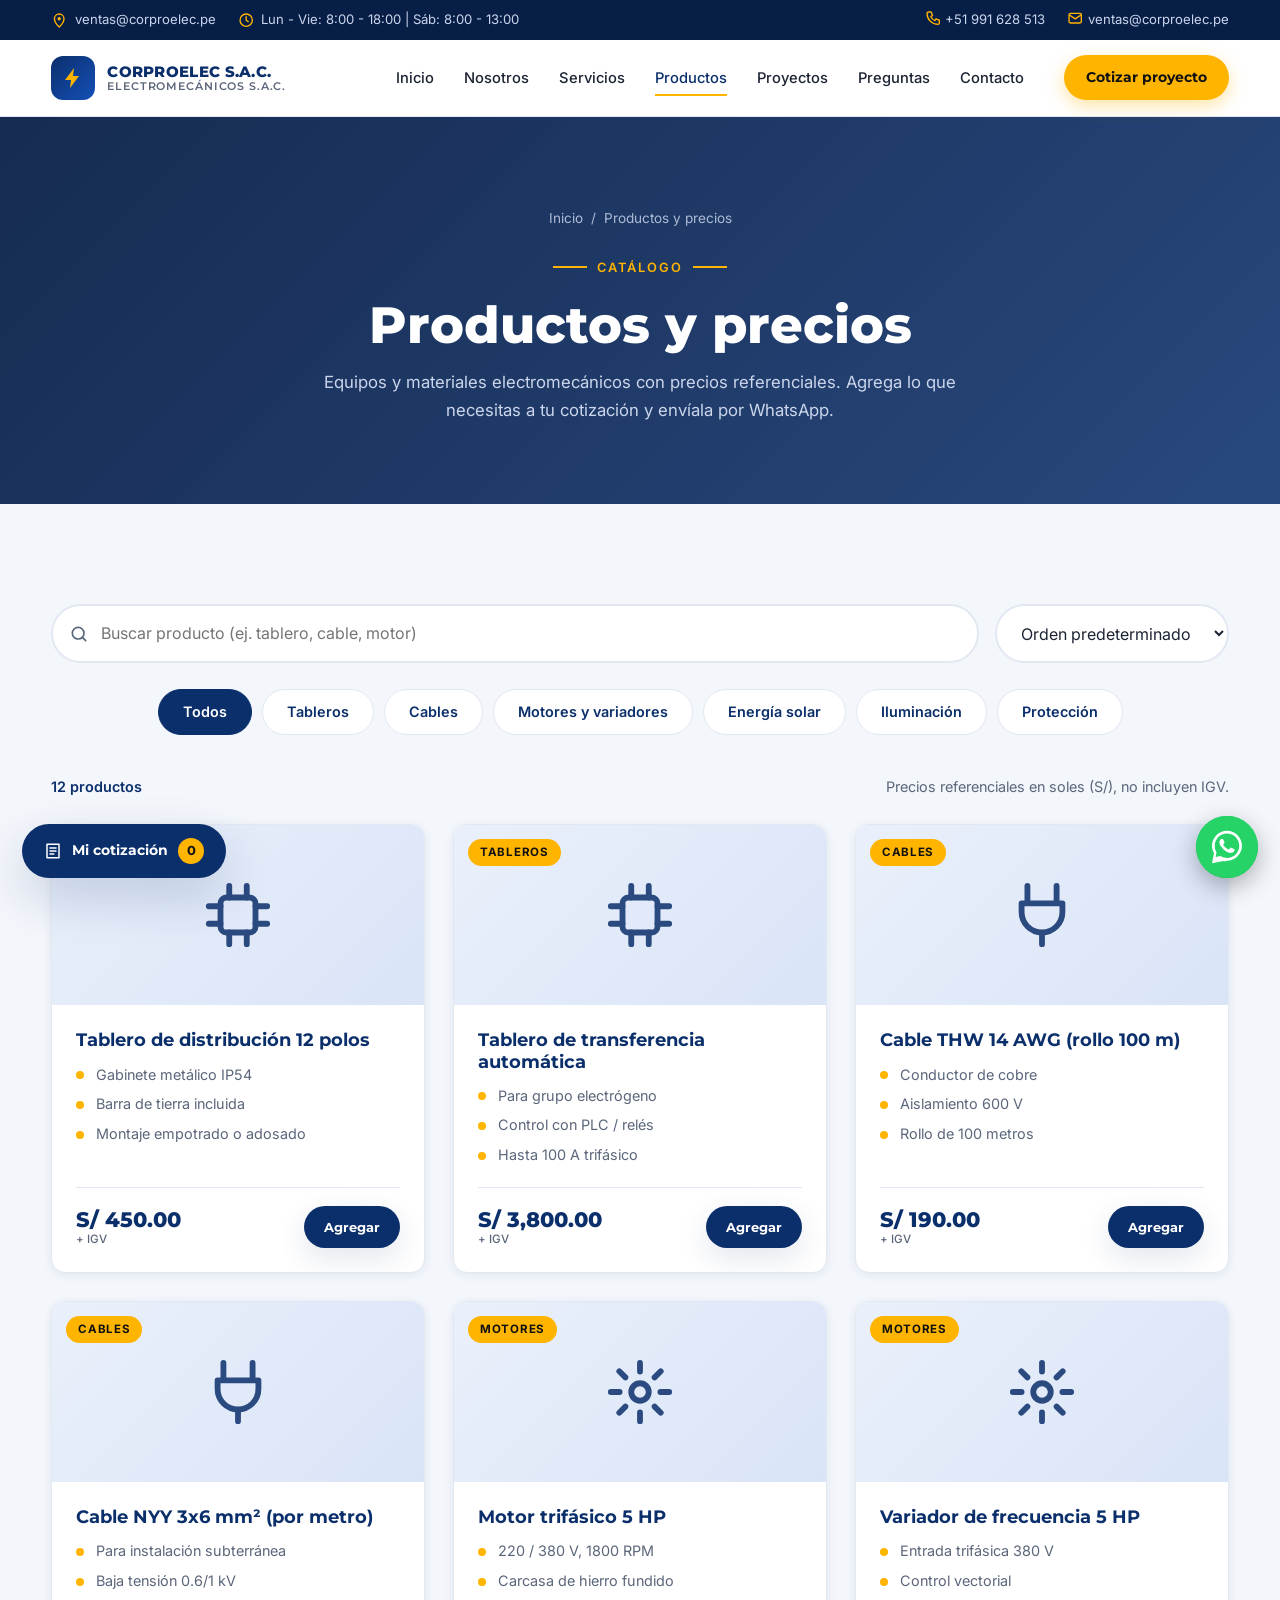
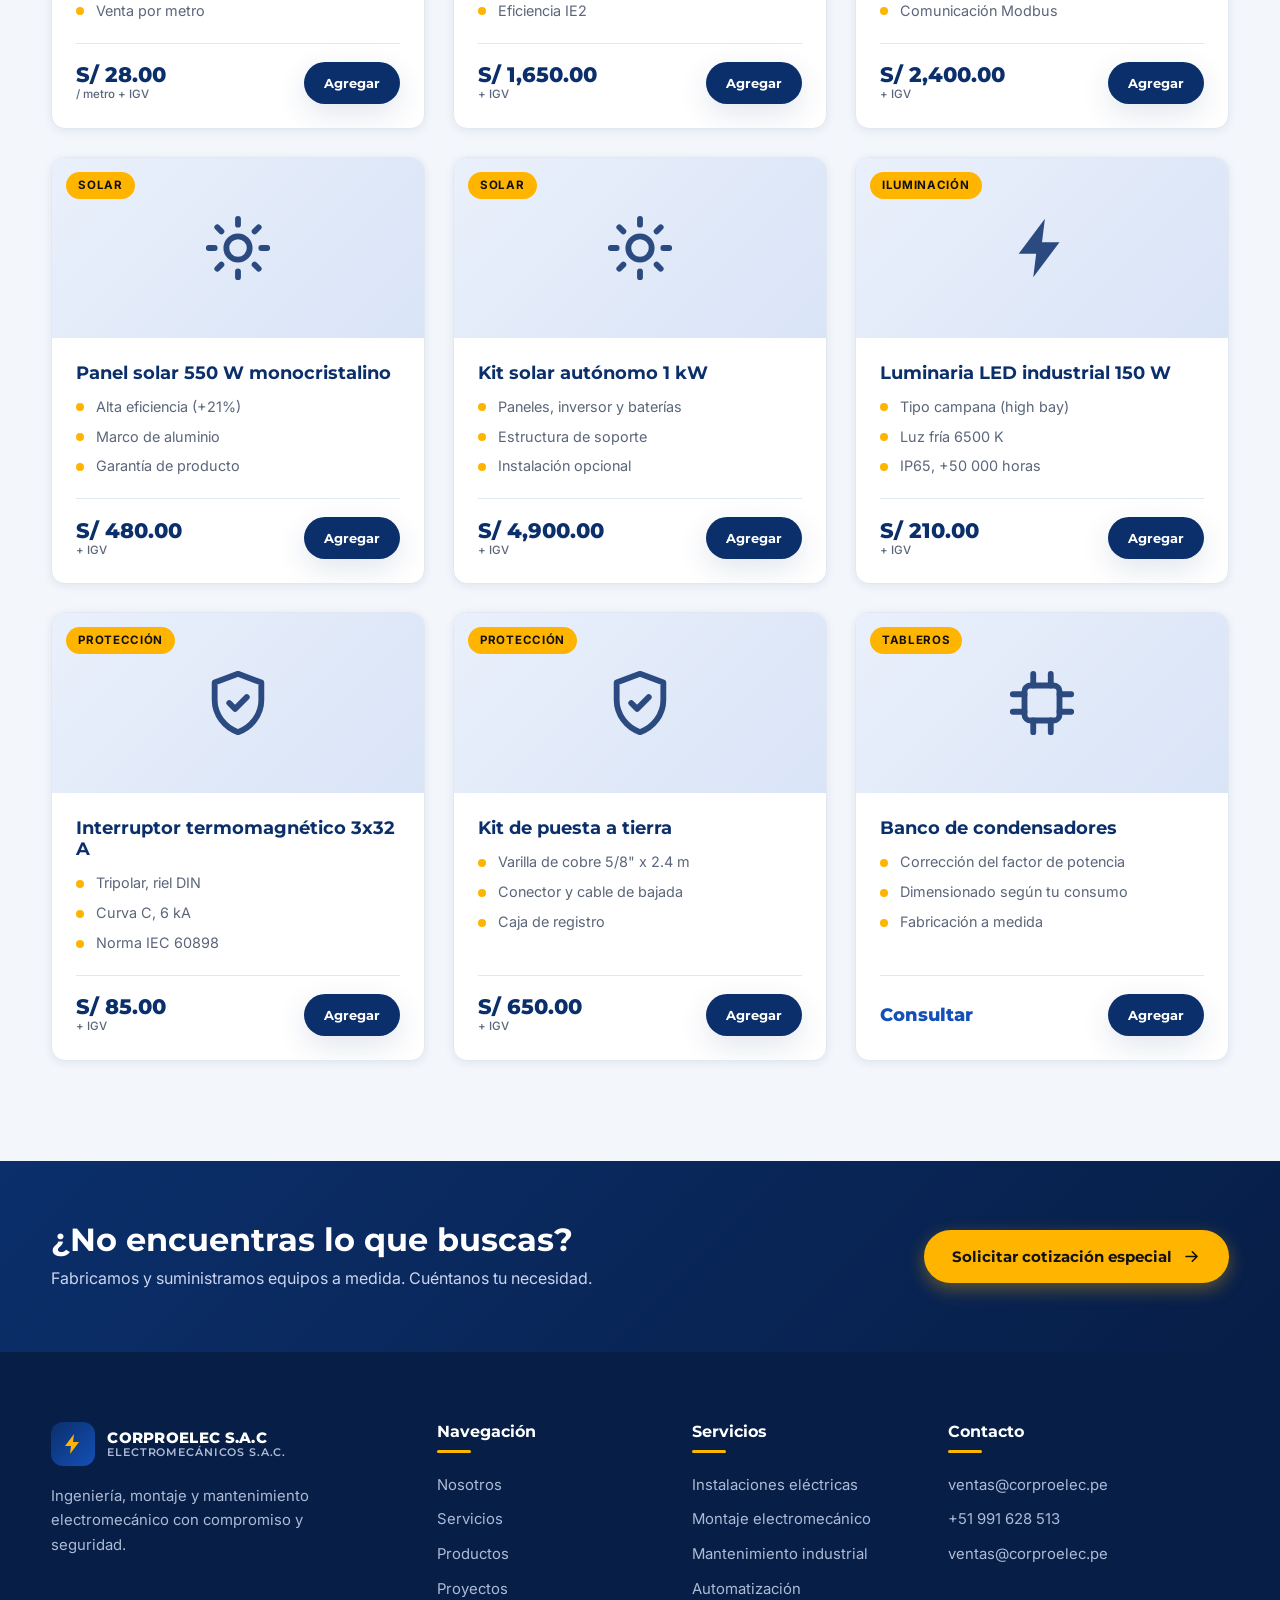
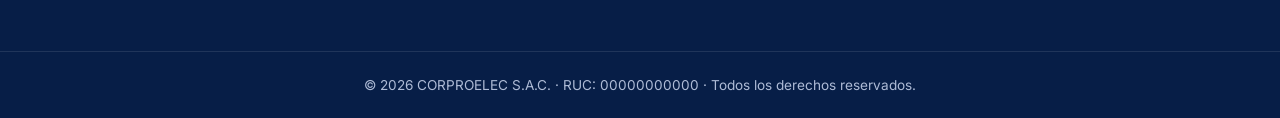
==== productos.html @ bdb0ffda "Add files via upload" ====
<!DOCTYPE html>
<html lang="es-PE">
<head>
  <meta charset="UTF-8">
  <meta name="viewport" content="width=device-width, initial-scale=1.0">
  <title>Productos y Precios | CORPROELEC S.A.C</title>
  <meta name="description" content="Catálogo de productos electromecánicos con precios referenciales: tableros, cables, motores, energía solar, iluminación y protección.">
  <meta name="theme-color" content="#0b2f6b">
  <link rel="preconnect" href="https://fonts.googleapis.com">
  <link rel="preconnect" href="https://fonts.gstatic.com" crossorigin>
  <link href="https://fonts.googleapis.com/css2?family=Montserrat:wght@600;700;800&family=Inter:wght@400;500;600&display=swap" rel="stylesheet">
  <link rel="stylesheet" href="style.css">
  <link rel="stylesheet" href="paginas.css">
</head>

<body>
  <a class="skip-link" href="#main">Saltar al contenido</a>

  <!-- ICONOS -->
  <svg xmlns="http://www.w3.org/2000/svg" style="display:none" aria-hidden="true">
    <symbol id="i-bolt" viewBox="0 0 24 24"><path d="M13 2 4 14h6l-1 8 9-12h-6l1-8z" fill="currentColor"/></symbol>
    <symbol id="i-cable" viewBox="0 0 24 24"><path d="M7 2v6M17 2v6M5 8h14v3a7 7 0 0 1-14 0V8zM12 18v4" fill="none" stroke="currentColor" stroke-width="2" stroke-linecap="round" stroke-linejoin="round"/></symbol>
    <symbol id="i-gear" viewBox="0 0 24 24"><circle cx="12" cy="12" r="3" fill="none" stroke="currentColor" stroke-width="2"/><path d="M12 2v3M12 19v3M2 12h3M19 12h3M4.9 4.9 7 7M17 17l2.1 2.1M4.9 19.1 7 17M17 7l2.1-2.1" stroke="currentColor" stroke-width="2" stroke-linecap="round"/></symbol>
    <symbol id="i-chip" viewBox="0 0 24 24"><rect x="6" y="6" width="12" height="12" rx="2" fill="none" stroke="currentColor" stroke-width="2"/><path d="M9 2v4M15 2v4M9 18v4M15 18v4M2 9h4M2 15h4M18 9h4M18 15h4" stroke="currentColor" stroke-width="2" stroke-linecap="round"/></symbol>
    <symbol id="i-plan" viewBox="0 0 24 24"><path d="M4 3h16v18H4zM8 8h8M8 12h8M8 16h5" fill="none" stroke="currentColor" stroke-width="2" stroke-linecap="round" stroke-linejoin="round"/></symbol>
    <symbol id="i-sun" viewBox="0 0 24 24"><circle cx="12" cy="12" r="4" fill="none" stroke="currentColor" stroke-width="2"/><path d="M12 2v2M12 20v2M2 12h2M20 12h2M4.9 4.9l1.4 1.4M17.7 17.7l1.4 1.4M4.9 19.1l1.4-1.4M17.7 6.3l1.4-1.4" stroke="currentColor" stroke-width="2" stroke-linecap="round"/></symbol>
    <symbol id="i-shield" viewBox="0 0 24 24"><path d="M12 2 4 5v6c0 5 3.4 9.4 8 11 4.6-1.6 8-6 8-11V5l-8-3zM9 12l2 2 4-4" fill="none" stroke="currentColor" stroke-width="2" stroke-linecap="round" stroke-linejoin="round"/></symbol>
    <symbol id="i-clock" viewBox="0 0 24 24"><circle cx="12" cy="12" r="9" fill="none" stroke="currentColor" stroke-width="2"/><path d="M12 7v5l3 2" fill="none" stroke="currentColor" stroke-width="2" stroke-linecap="round"/></symbol>
    <symbol id="i-pin" viewBox="0 0 24 24"><path d="M12 22s7-6.5 7-12a7 7 0 0 0-14 0c0 5.5 7 12 7 12z" fill="none" stroke="currentColor" stroke-width="2"/><circle cx="12" cy="10" r="2.5" fill="currentColor"/></symbol>
    <symbol id="i-phone" viewBox="0 0 24 24"><path d="M5 3h4l2 5-2.5 1.5a11 11 0 0 0 6 6L16 13l5 2v4a2 2 0 0 1-2 2A16 16 0 0 1 3 5a2 2 0 0 1 2-2z" fill="none" stroke="currentColor" stroke-width="2" stroke-linejoin="round"/></symbol>
    <symbol id="i-mail" viewBox="0 0 24 24"><rect x="3" y="5" width="18" height="14" rx="2" fill="none" stroke="currentColor" stroke-width="2"/><path d="m3 7 9 6 9-6" fill="none" stroke="currentColor" stroke-width="2"/></symbol>
    <symbol id="i-check" viewBox="0 0 24 24"><path d="m5 12 5 5 9-10" fill="none" stroke="currentColor" stroke-width="2.5" stroke-linecap="round" stroke-linejoin="round"/></symbol>
    <symbol id="i-arrow" viewBox="0 0 24 24"><path d="M5 12h14m-6-6 6 6-6 6" fill="none" stroke="currentColor" stroke-width="2" stroke-linecap="round" stroke-linejoin="round"/></symbol>
    <symbol id="i-search" viewBox="0 0 24 24"><circle cx="11" cy="11" r="7" fill="none" stroke="currentColor" stroke-width="2"/><path d="m20 20-4-4" stroke="currentColor" stroke-width="2" stroke-linecap="round"/></symbol>
    <symbol id="i-whatsapp" viewBox="0 0 32 32"><path fill="currentColor" d="M16 3C9.4 3 4 8.4 4 15c0 2.1.55 4.2 1.6 6L4 29l8.2-1.6A12 12 0 0 0 16 27c6.6 0 12-5.4 12-12S22.600 3 16 3zm0 21.800a9.800 9.800 0 0 1-5-1.370l-.36-.21-3.770.72.740-3.670-.24-.38A9.780 9.780 0 0 1 6.200 15c0-5.420 4.400-9.800 9.800-9.800s9.800 4.380 9.800 9.800-4.400 9.800-9.800 9.800zm5.380-7.330c-.3-.15-1.750-.86-2.020-.96-.27-.1-.47-.15-.67.15-.2.3-.77.96-.94 1.160-.17.2-.35.22-.64.07-.3-.15-1.250-.46-2.380-1.470-.88-.78-1.470-1.750-1.640-2.040-.17-.3-.02-.46.13-.6.13-.13.3-.35.45-.52.15-.17.2-.3.3-.5.1-.2.05-.37-.03-.52-.07-.15-.67-1.620-.92-2.220-.24-.58-.49-.5-.67-.51h-.57c-.2 0-.52.07-.8.37-.27.3-1.040 1.020-1.040 2.480s1.070 2.880 1.220 3.080c.15.2 2.100 3.200 5.080 4.490.71.3 1.260.49 1.700.63.71.23 1.360.2 1.870.12.57-.08 1.750-.72 2-1.410.25-.7.25-1.290.17-1.410-.07-.12-.27-.2-.57-.35z"/></symbol>
  </svg>

  <!-- BARRA SUPERIOR -->
  <div class="topbar">
    <div class="container topbar__inner">
      <ul class="topbar__list">
        <li><svg class="icon"><use href="#i-pin"/></svg>ventas@corproelec.pe</li>
        <li><svg class="icon"><use href="#i-clock"/></svg> Lun - Vie: 8:00 - 18:00 | Sáb: 8:00 - 13:00</li>
      </ul>
      <ul class="topbar__list">
        <li><a href="tel:+51 991 628 513"><svg class="icon"><use href="#i-phone"/></svg> +51 991 628 513</a></li>
        <li><a href="mailto:ventas@corproelec.pe"><svg class="icon"><use href="#i-mail"/></svg> ventas@corproelec.pe</a></li>
      </ul>
    </div>
  </div>

  <!-- ENCABEZADO -->
  <header class="header" id="header">
    <div class="container header__inner">
      <a href="index.html" class="brand" aria-label="Ir al inicio">
        <span class="brand__mark"><svg class="icon"><use href="#i-bolt"/></svg></span>
        <span class="brand__name">CORPROELEC S.A.C.<small>Electromecánicos S.A.C.</small></span>
      </a>

      <button class="nav-toggle" id="navToggle" aria-label="Abrir menú" aria-expanded="false" aria-controls="nav">
        <span></span><span></span><span></span>
      </button>

      <nav class="nav" id="nav" aria-label="Navegación principal">
        <ul class="nav__list">
          <li><a href="index.html" class="nav__link">Inicio</a></li>
          <li><a href="index.html#nosotros" class="nav__link">Nosotros</a></li>
          <li><a href="index.html#servicios" class="nav__link">Servicios</a></li>
          <li><a href="productos.html" class="nav__link is-active" aria-current="page">Productos</a></li>
          <li><a href="proyectos.html" class="nav__link">Proyectos</a></li>
          <li><a href="index.html#faq" class="nav__link">Preguntas</a></li>
          <li><a href="index.html#contacto" class="nav__link">Contacto</a></li>
        </ul>
        <a href="index.html#contacto" class="btn btn--accent nav__cta">Cotizar proyecto</a>
      </nav>
    </div>
  </header>

  <main id="main">

    <!-- BANNER DE LA PÁGINA (el id="inicio" es necesario para que funcione el JS) -->
    <section class="page-hero" id="inicio">
      <div class="container">
        <nav class="breadcrumb" aria-label="Ruta de navegación">
          <a href="index.html">Inicio</a> <span>/</span> <span>Productos y precios</span>
        </nav>
        <p class="eyebrow">Catálogo</p>
        <h1>Productos y precios</h1>
        <p>Equipos y materiales electromecánicos con precios referenciales. Agrega lo que necesitas a tu cotización y envíala por WhatsApp.</p>
      </div>
    </section>

    <!-- CATÁLOGO -->
    <section class="section section--alt">
      <div class="container">

        <div class="toolbar">
          <div class="search">
            <svg class="icon"><use href="#i-search"/></svg>
            <input type="search" id="searchInput" placeholder="Buscar producto (ej. tablero, cable, motor)" aria-label="Buscar producto">
          </div>
          <select class="select" id="sortSelect" aria-label="Ordenar productos">
            <option value="default">Orden predeterminado</option>
            <option value="price-asc">Precio: menor a mayor</option>
            <option value="price-desc">Precio: mayor a menor</option>
            <option value="name">Nombre (A - Z)</option>
          </select>
        </div>

        <div class="filters" role="group" aria-label="Filtrar por categoría">
          <button class="filter is-active" data-filter="all" type="button">Todos</button>
          <button class="filter" data-filter="tableros" type="button">Tableros</button>
          <button class="filter" data-filter="cables" type="button">Cables</button>
          <button class="filter" data-filter="motores" type="button">Motores y variadores</button>
          <button class="filter" data-filter="solar" type="button">Energía solar</button>
          <button class="filter" data-filter="iluminacion" type="button">Iluminación</button>
          <button class="filter" data-filter="proteccion" type="button">Protección</button>
        </div>

        <p class="catalog-meta"><span id="resultCount">12 productos</span><span>Precios referenciales en soles (S/), no incluyen IGV.</span></p>

        <!--
          CÓMO AGREGAR UN PRODUCTO: copia un bloque <article class="product"...> completo y cambia:
          data-id (único), data-category, data-name, data-price (número; 0 = "Consultar"),
          data-keywords (palabras para el buscador), el texto, las características y el precio visible.
        -->
        <div class="grid grid--3" id="productGrid">

          <article class="product reveal" data-id="P01" data-category="tableros" data-name="Tablero de distribución 12 polos" data-price="450" data-keywords="gabinete metálico distribución eléctrico">
            <div class="product__thumb"><span class="tag product__badge">Tableros</span><svg class="icon"><use href="#i-chip"/></svg></div>
            <div class="product__body">
              <h3 class="product__name">Tablero de distribución 12 polos</h3>
              <ul class="product__specs"><li>Gabinete metálico IP54</li><li>Barra de tierra incluida</li><li>Montaje empotrado o adosado</li></ul>
              <div class="product__foot"><p class="product__price">S/ 450.00 <small>+ IGV</small></p><button class="btn btn--primary btn--sm js-add" type="button">Agregar</button></div>
            </div>
          </article>

          <article class="product reveal" data-id="P02" data-category="tableros" data-name="Tablero de transferencia automática" data-price="3800" data-keywords="ats grupo electrógeno generador transferencia">
            <div class="product__thumb"><span class="tag product__badge">Tableros</span><svg class="icon"><use href="#i-chip"/></svg></div>
            <div class="product__body">
              <h3 class="product__name">Tablero de transferencia automática</h3>
              <ul class="product__specs"><li>Para grupo electrógeno</li><li>Control con PLC / relés</li><li>Hasta 100 A trifásico</li></ul>
              <div class="product__foot"><p class="product__price">S/ 3,800.00 <small>+ IGV</small></p><button class="btn btn--primary btn--sm js-add" type="button">Agregar</button></div>
            </div>
          </article>

          <article class="product reveal" data-id="P03" data-category="cables" data-name="Cable THW 14 AWG (rollo 100 m)" data-price="190" data-keywords="conductor alambre thw cobre rollo">
            <div class="product__thumb"><span class="tag product__badge">Cables</span><svg class="icon"><use href="#i-cable"/></svg></div>
            <div class="product__body">
              <h3 class="product__name">Cable THW 14 AWG (rollo 100 m)</h3>
              <ul class="product__specs"><li>Conductor de cobre</li><li>Aislamiento 600 V</li><li>Rollo de 100 metros</li></ul>
              <div class="product__foot"><p class="product__price">S/ 190.00 <small>+ IGV</small></p><button class="btn btn--primary btn--sm js-add" type="button">Agregar</button></div>
            </div>
          </article>

          <article class="product reveal" data-id="P04" data-category="cables" data-name="Cable NYY 3x6 mm² (por metro)" data-price="28" data-keywords="conductor nyy subterráneo fuerza">
            <div class="product__thumb"><span class="tag product__badge">Cables</span><svg class="icon"><use href="#i-cable"/></svg></div>
            <div class="product__body">
              <h3 class="product__name">Cable NYY 3x6 mm² (por metro)</h3>
              <ul class="product__specs"><li>Para instalación subterránea</li><li>Baja tensión 0.6/1 kV</li><li>Venta por metro</li></ul>
              <div class="product__foot"><p class="product__price">S/ 28.00 <small>/ metro + IGV</small></p><button class="btn btn--primary btn--sm js-add" type="button">Agregar</button></div>
            </div>
          </article>

          <article class="product reveal" data-id="P05" data-category="motores" data-name="Motor trifásico 5 HP" data-price="1650" data-keywords="motor eléctrico trifásico hp industrial">
            <div class="product__thumb"><span class="tag product__badge">Motores</span><svg class="icon"><use href="#i-gear"/></svg></div>
            <div class="product__body">
              <h3 class="product__name">Motor trifásico 5 HP</h3>
              <ul class="product__specs"><li>220 / 380 V, 1800 RPM</li><li>Carcasa de hierro fundido</li><li>Eficiencia IE2</li></ul>
              <div class="product__foot"><p class="product__price">S/ 1,650.00 <small>+ IGV</small></p><button class="btn btn--primary btn--sm js-add" type="button">Agregar</button></div>
            </div>
          </article>

          <article class="product reveal" data-id="P06" data-category="motores" data-name="Variador de frecuencia 5 HP" data-price="2400" data-keywords="vfd variador inversor drive arrancador">
            <div class="product__thumb"><span class="tag product__badge">Motores</span><svg class="icon"><use href="#i-gear"/></svg></div>
            <div class="product__body">
              <h3 class="product__name">Variador de frecuencia 5 HP</h3>
              <ul class="product__specs"><li>Entrada trifásica 380 V</li><li>Control vectorial</li><li>Comunicación Modbus</li></ul>
              <div class="product__foot"><p class="product__price">S/ 2,400.00 <small>+ IGV</small></p><button class="btn btn--primary btn--sm js-add" type="button">Agregar</button></div>
            </div>
          </article>

          <article class="product reveal" data-id="P07" data-category="solar" data-name="Panel solar 550 W monocristalino" data-price="480" data-keywords="fotovoltaico panel módulo solar paneles">
            <div class="product__thumb"><span class="tag product__badge">Solar</span><svg class="icon"><use href="#i-sun"/></svg></div>
            <div class="product__body">
              <h3 class="product__name">Panel solar 550 W monocristalino</h3>
              <ul class="product__specs"><li>Alta eficiencia (+21%)</li><li>Marco de aluminio</li><li>Garantía de producto</li></ul>
              <div class="product__foot"><p class="product__price">S/ 480.00 <small>+ IGV</small></p><button class="btn btn--primary btn--sm js-add" type="button">Agregar</button></div>
            </div>
          </article>

          <article class="product reveal" data-id="P08" data-category="solar" data-name="Kit solar autónomo 1 kW" data-price="4900" data-keywords="kit solar autónomo inversor batería paneles">
            <div class="product__thumb"><span class="tag product__badge">Solar</span><svg class="icon"><use href="#i-sun"/></svg></div>
            <div class="product__body">
              <h3 class="product__name">Kit solar autónomo 1 kW</h3>
              <ul class="product__specs"><li>Paneles, inversor y baterías</li><li>Estructura de soporte</li><li>Instalación opcional</li></ul>
              <div class="product__foot"><p class="product__price">S/ 4,900.00 <small>+ IGV</small></p><button class="btn btn--primary btn--sm js-add" type="button">Agregar</button></div>
            </div>
          </article>

          <article class="product reveal" data-id="P09" data-category="iluminacion" data-name="Luminaria LED industrial 150 W" data-price="210" data-keywords="led campana alumbrado industrial luz">
            <div class="product__thumb"><span class="tag product__badge">Iluminación</span><svg class="icon"><use href="#i-bolt"/></svg></div>
            <div class="product__body">
              <h3 class="product__name">Luminaria LED industrial 150 W</h3>
              <ul class="product__specs"><li>Tipo campana (high bay)</li><li>Luz fría 6500 K</li><li>IP65, +50 000 horas</li></ul>
              <div class="product__foot"><p class="product__price">S/ 210.00 <small>+ IGV</small></p><button class="btn btn--primary btn--sm js-add" type="button">Agregar</button></div>
            </div>
          </article>

          <article class="product reveal" data-id="P10" data-category="proteccion" data-name="Interruptor termomagnético 3x32 A" data-price="85" data-keywords="breaker llave térmica interruptor protección">
            <div class="product__thumb"><span class="tag product__badge">Protección</span><svg class="icon"><use href="#i-shield"/></svg></div>
            <div class="product__body">
              <h3 class="product__name">Interruptor termomagnético 3x32 A</h3>
              <ul class="product__specs"><li>Tripolar, riel DIN</li><li>Curva C, 6 kA</li><li>Norma IEC 60898</li></ul>
              <div class="product__foot"><p class="product__price">S/ 85.00 <small>+ IGV</small></p><button class="btn btn--primary btn--sm js-add" type="button">Agregar</button></div>
            </div>
          </article>

          <article class="product reveal" data-id="P11" data-category="proteccion" data-name="Kit de puesta a tierra" data-price="650" data-keywords="pozo a tierra varilla cobre aterramiento">
            <div class="product__thumb"><span class="tag product__badge">Protección</span><svg class="icon"><use href="#i-shield"/></svg></div>
            <div class="product__body">
              <h3 class="product__name">Kit de puesta a tierra</h3>
              <ul class="product__specs"><li>Varilla de cobre 5/8" x 2.4 m</li><li>Conector y cable de bajada</li><li>Caja de registro</li></ul>
              <div class="product__foot"><p class="product__price">S/ 650.00 <small>+ IGV</small></p><button class="btn btn--primary btn--sm js-add" type="button">Agregar</button></div>
            </div>
          </article>

          <article class="product reveal" data-id="P12" data-category="tableros" data-name="Banco de condensadores" data-price="0" data-keywords="factor de potencia compensación reactiva capacitores">
            <div class="product__thumb"><span class="tag product__badge">Tableros</span><svg class="icon"><use href="#i-chip"/></svg></div>
            <div class="product__body">
              <h3 class="product__name">Banco de condensadores</h3>
              <ul class="product__specs"><li>Corrección del factor de potencia</li><li>Dimensionado según tu consumo</li><li>Fabricación a medida</li></ul>
              <div class="product__foot"><p class="product__price product__price--ask">Consultar</p><button class="btn btn--primary btn--sm js-add" type="button">Agregar</button></div>
            </div>
          </article>
        </div>

        <div class="no-results" id="noResults" hidden>
          <p><strong>No encontramos productos con esa búsqueda.</strong></p>
          <p>Prueba con otra palabra o <a href="index.html#contacto">escríbenos</a> y lo conseguimos por ti.</p>
        </div>
      </div>
    </section>

    <!-- LLAMADO A LA ACCIÓN -->
    <section class="cta-band">
      <div class="container cta-band__inner">
        <div>
          <h2>¿No encuentras lo que buscas?</h2>
          <p>Fabricamos y suministramos equipos a medida. Cuéntanos tu necesidad.</p>
        </div>
        <a href="index.html#contacto" class="btn btn--accent">Solicitar cotización especial <svg class="icon"><use href="#i-arrow"/></svg></a>
      </div>
    </section>
  </main>

  <!-- PIE DE PÁGINA -->
  <footer class="footer">
    <div class="container footer__grid">
      <div class="footer__col">
        <a href="index.html" class="brand brand--light">
          <span class="brand__mark"><svg class="icon"><use href="#i-bolt"/></svg></span>
          <span class="brand__name">CORPROELEC S.A.C<small>Electromecánicos S.A.C.</small></span>
        </a>
        <p>Ingeniería, montaje y mantenimiento electromecánico con compromiso y seguridad.</p>
      </div>
      <nav class="footer__col" aria-label="Enlaces del pie">
        <h3>Navegación</h3>
        <ul>
          <li><a href="index.html#nosotros">Nosotros</a></li>
          <li><a href="index.html#servicios">Servicios</a></li>
          <li><a href="productos.html">Productos</a></li>
          <li><a href="proyectos.html">Proyectos</a></li>
        </ul>
      </nav>
      <div class="footer__col">
        <h3>Servicios</h3>
        <ul>
          <li>Instalaciones eléctricas</li>
          <li>Montaje electromecánico</li>
          <li>Mantenimiento industrial</li>
          <li>Automatización</li>
        </ul>
      </div>
      <div class="footer__col">
        <h3>Contacto</h3>
        <ul>
          <li>ventas@corproelec.pe</li>
          <li><a href="tel:+51 991 628 513">+51 991 628 513</a></li>
          <li><a href="mailto:ventas@corproelec.pe">ventas@corproelec.pe</a></li>
        </ul>
      </div>
    </div>
    <div class="footer__bottom">
      <div class="container">
        <p>© <span id="year">2026</span> CORPROELEC S.A.C. · RUC: 00000000000 · Todos los derechos reservados.</p>
      </div>
    </div>
  </footer>

  <!-- MI COTIZACIÓN (botón + panel lateral) -->
  <button class="quote-fab" id="quoteOpen" type="button" aria-label="Abrir mi cotización">
    <svg class="icon"><use href="#i-plan"/></svg>
    <span>Mi cotización</span>
    <span class="quote-fab__count" id="quoteCount">0</span>
  </button>

  <div class="quote-overlay" id="quoteOverlay"></div>
  <aside class="quote-panel" id="quotePanel" aria-label="Mi cotización" aria-hidden="true">
    <header class="quote-panel__head">
      <h2>Mi cotización</h2>
      <button class="quote-panel__close" id="quoteClose" type="button" aria-label="Cerrar">&times;</button>
    </header>
    <div class="quote-panel__body">
      <ul class="quote-list" id="quoteList"></ul>
      <p class="quote-empty" id="quoteEmpty">Aún no agregaste productos. Usa el botón "Agregar" en el catálogo.</p>
    </div>
    <footer class="quote-panel__foot">
      <div class="quote-total"><span>Total referencial (sin IGV)</span><strong id="quoteTotal">S/ 0.00</strong></div>
      <button class="btn btn--accent btn--block" id="quoteSend" type="button"><svg class="icon"><use href="#i-whatsapp"/></svg> Enviar cotización por WhatsApp</button>
      <button class="quote-clear" id="quoteClear" type="button">Vaciar cotización</button>
    </footer>
  </aside>
  <div class="toast" id="toast" role="status" aria-live="polite"></div>

  <!-- WHATSAPP: GLOBO + BOTÓN FLOTANTE -->
  <div class="wa" id="wa">
    <div class="wa__bubble" id="waBubble" role="dialog" aria-label="Chat de WhatsApp">
      <button class="wa__close" id="waClose" aria-label="Cerrar mensaje">&times;</button>
      <p class="wa__title">CORPROELEC S.A.C</p>
      <p class="wa__text">Hola, ¿en qué podemos ayudarte? Escríbenos y te atenderemos por WhatsApp.</p>
      <a class="wa__cta" id="waCta" href="#" target="_blank" rel="noopener">Iniciar chat</a>
    </div>
    <a class="wa__btn" id="waBtn" href="#" target="_blank" rel="noopener" aria-label="Chatear por WhatsApp">
      <svg class="icon"><use href="#i-whatsapp"/></svg>
    </a>
  </div>

  <script src="script.js" defer></script>
  <script src="paginas.js" defer></script>
</body>
</html>
---- style.css ----
/* =====================================================
   Corporación de Proyectos Electromecánicos S.A.C.
   css/style.css
   ===================================================== */

/* ---------- 1. Variables y reset ---------- */
:root {
  --blue-900: #071e47;
  --blue-800: #0b2f6b;
  --blue-600: #1450b8;
  --accent: #ffb400;
  --accent-dark: #e09e00;
  --ink: #1c2433;
  --muted: #5b667a;
  --bg-alt: #f3f6fb;
  --line: #e2e8f2;
  --white: #ffffff;
  --wa: #25d366;

  --font-title: 'Montserrat', system-ui, sans-serif;
  --font-body: 'Inter', system-ui, sans-serif;

  --radius: 14px;
  --shadow-sm: 0 2px 10px rgba(11, 47, 107, .08);
  --shadow-md: 0 10px 30px rgba(11, 47, 107, .12);
  --shadow-lg: 0 20px 50px rgba(11, 47, 107, .18);
  --ease: cubic-bezier(.4, 0, .2, 1);
  --header-h: 76px;
}

*, *::before, *::after { box-sizing: border-box; margin: 0; padding: 0; }
html { scroll-behavior: smooth; scroll-padding-top: var(--header-h); }
body {
  font-family: var(--font-body);
  color: var(--ink);
  line-height: 1.65;
  background: var(--white);
  -webkit-font-smoothing: antialiased;
}
img { max-width: 100%; height: auto; display: block; }
a { color: inherit; text-decoration: none; }
ul, ol { list-style: none; }
button { font: inherit; cursor: pointer; border: 0; background: none; color: inherit; }
h1, h2, h3 { font-family: var(--font-title); line-height: 1.2; }

:focus-visible { outline: 3px solid var(--accent); outline-offset: 3px; }

.container { width: min(1180px, 92%); margin-inline: auto; }
.container--narrow { width: min(820px, 92%); }

.icon { width: 1.25em; height: 1.25em; flex-shrink: 0; vertical-align: -.2em; }
.icon--flip { transform: scaleX(-1); }

.skip-link {
  position: absolute; left: -999px; top: 8px; z-index: 1000;
  background: var(--accent); color: #000; padding: 10px 16px; border-radius: 8px; font-weight: 600;
}
.skip-link:focus { left: 8px; }

/* ---------- 2. Botones ---------- */
.btn {
  display: inline-flex; align-items: center; justify-content: center; gap: 10px;
  padding: 14px 28px; border-radius: 50px;
  font-family: var(--font-title); font-weight: 700; font-size: .95rem;
  transition: transform .25s var(--ease), box-shadow .25s var(--ease), background .25s var(--ease), color .25s;
}
.btn:hover { transform: translateY(-3px); }
.btn--accent { background: var(--accent); color: #111; box-shadow: 0 6px 18px rgba(255, 180, 0, .35); }
.btn--accent:hover { background: var(--accent-dark); box-shadow: 0 10px 24px rgba(255, 180, 0, .45); }
.btn--primary { background: var(--blue-800); color: #fff; box-shadow: var(--shadow-md); }
.btn--primary:hover { background: var(--blue-600); }
.btn--outline { border: 2px solid rgba(255, 255, 255, .8); color: #fff; }
.btn--outline:hover { background: #fff; color: var(--blue-800); }
.btn--block { width: 100%; }

/* ---------- 3. Barra superior ---------- */
.topbar { background: var(--blue-900); color: #cbd6ec; font-size: .82rem; }
.topbar__inner { display: flex; justify-content: space-between; flex-wrap: wrap; gap: 8px 24px; padding-block: 9px; }
.topbar__list { display: flex; flex-wrap: wrap; gap: 6px 22px; }
.topbar__list li { display: flex; align-items: center; gap: 7px; }
.topbar a:hover { color: var(--accent); }
.topbar .icon { color: var(--accent); }

/* ---------- 4. Encabezado y navegación ---------- */
.header {
  position: sticky; top: 0; z-index: 100;
  background: rgba(255, 255, 255, .96);
  backdrop-filter: blur(10px);
  border-bottom: 1px solid var(--line);
  transition: box-shadow .3s var(--ease);
}
.header.is-scrolled { box-shadow: var(--shadow-md); }
.header__inner { display: flex; align-items: center; justify-content: space-between; height: var(--header-h); gap: 20px; }

.brand { display: flex; align-items: center; gap: 12px; }
.brand__mark {
  width: 44px; height: 44px; border-radius: 12px;
  display: grid; place-items: center;
  background: linear-gradient(135deg, var(--blue-800), var(--blue-600));
  color: var(--accent); font-size: 1.2rem;
}
.brand__name {
  display: flex; flex-direction: column;
  font-family: var(--font-title); font-weight: 800; font-size: .95rem; line-height: 1.15;
  color: var(--blue-800); text-transform: uppercase; letter-spacing: .02em;
}
.brand__name small { font-weight: 600; font-size: .68rem; letter-spacing: .08em; color: var(--muted); }
.brand--light .brand__name { color: #fff; }
.brand--light .brand__name small { color: #aebbd6; }

.nav { display: flex; align-items: center; gap: 28px; }
.nav__list { display: flex; gap: 6px; }
.nav__link {
  position: relative; display: block; padding: 10px 12px;
  font-size: .92rem; font-weight: 500; color: var(--ink); transition: color .2s;
}
.nav__link::after {
  content: ""; position: absolute; left: 12px; right: 12px; bottom: 4px; height: 2px;
  background: var(--accent); transform: scaleX(0); transform-origin: left; transition: transform .3s var(--ease);
}
.nav__link:hover, .nav__link.is-active { color: var(--blue-800); }
.nav__link:hover::after, .nav__link.is-active::after { transform: scaleX(1); }
.nav__cta { padding: 11px 22px; font-size: .88rem; }

.nav-toggle { display: none; width: 44px; height: 44px; border-radius: 10px; flex-direction: column; align-items: center; justify-content: center; gap: 5px; }
.nav-toggle span { width: 24px; height: 2.5px; background: var(--blue-800); border-radius: 2px; transition: transform .3s var(--ease), opacity .2s; }
.nav-toggle.is-open span:nth-child(1) { transform: translateY(7.5px) rotate(45deg); }
.nav-toggle.is-open span:nth-child(2) { opacity: 0; }
.nav-toggle.is-open span:nth-child(3) { transform: translateY(-7.5px) rotate(-45deg); }

/* ---------- 5. Hero / pantalla dinámica ---------- */
.hero { position: relative; height: calc(100vh - var(--header-h) - 40px); min-height: 580px; max-height: 820px; overflow: hidden; background: var(--blue-900); color: #fff; }
.hero__slides, .slide { position: absolute; inset: 0; }
.slide {
  display: flex; align-items: center;
  background-size: cover; background-position: center; background-color: var(--blue-900);
  opacity: 0; visibility: hidden; transform: scale(1.06);
  transition: opacity 1s var(--ease), transform 7s linear, visibility 1s;
}
.slide::before {
  content: ""; position: absolute; inset: 0;
  background: linear-gradient(100deg, rgba(7, 30, 71, .92) 0%, rgba(7, 30, 71, .7) 50%, rgba(7, 30, 71, .35) 100%);
}
.slide.is-active { opacity: 1; visibility: visible; transform: scale(1); z-index: 1; }
.slide__content { position: relative; max-width: 1180px; }
.slide__content > * { max-width: 720px; opacity: 0; transform: translateY(26px); }
.slide.is-active .slide__content > * { animation: slideUp .8s var(--ease) forwards; }
.slide.is-active .slide__content > *:nth-child(2) { animation-delay: .15s; }
.slide.is-active .slide__content > *:nth-child(3) { animation-delay: .3s; }
.slide.is-active .slide__content > *:nth-child(4) { animation-delay: .45s; }
@keyframes slideUp { to { opacity: 1; transform: none; } }

.eyebrow {
  display: inline-flex; align-items: center; gap: 10px; margin-bottom: 16px;
  font-size: .8rem; font-weight: 600; letter-spacing: .16em; text-transform: uppercase; color: var(--accent);
}
.eyebrow::before { content: ""; width: 34px; height: 2px; background: currentColor; }
.eyebrow--dark { color: var(--blue-600); }

.slide__title { font-size: clamp(2rem, 4.6vw, 3.6rem); font-weight: 800; margin-bottom: 18px; }
.slide__text { font-size: clamp(1rem, 1.5vw, 1.2rem); color: #dbe5f7; margin-bottom: 32px; }
.slide__actions { display: flex; flex-wrap: wrap; gap: 14px; }

.hero__controls { position: absolute; z-index: 5; left: 50%; bottom: 34px; transform: translateX(-50%); display: flex; align-items: center; gap: 18px; }
.hero__arrow {
  width: 46px; height: 46px; border-radius: 50%; display: grid; place-items: center;
  background: rgba(255, 255, 255, .14); backdrop-filter: blur(6px); border: 1px solid rgba(255, 255, 255, .3);
  transition: background .25s, color .25s, transform .25s;
}
.hero__arrow:hover { background: var(--accent); color: #111; transform: scale(1.08); }
.hero__dots { display: flex; gap: 10px; }
.hero__dot { width: 11px; height: 11px; border-radius: 50%; background: rgba(255, 255, 255, .45); transition: width .35s var(--ease), background .3s; }
.hero__dot.is-active { width: 34px; border-radius: 10px; background: var(--accent); }
.hero__progress { position: absolute; z-index: 5; left: 0; right: 0; bottom: 0; height: 4px; background: rgba(255, 255, 255, .15); }
.hero__progress span { display: block; height: 100%; width: 0; background: var(--accent); }
.hero__progress span.is-running { animation: heroProgress var(--slide-time, 6s) linear forwards; }
@keyframes heroProgress { from { width: 0; } to { width: 100%; } }

/* ---------- 6. Cifras ---------- */
.stats { background: linear-gradient(135deg, var(--blue-800), var(--blue-900)); color: #fff; }
.stats__grid { display: grid; grid-template-columns: repeat(4, 1fr); }
.stat { padding: 40px 20px; text-align: center; border-right: 1px solid rgba(255, 255, 255, .12); }
.stat:last-child { border-right: 0; }
.stat__num { font-family: var(--font-title); font-weight: 800; font-size: clamp(2.2rem, 4vw, 3.2rem); color: var(--accent); line-height: 1; }
.stat__label { margin-top: 10px; font-size: .92rem; color: #cbd6ec; }

/* ---------- 7. Secciones generales ---------- */
.section { padding: 100px 0; }
.section--alt { background: var(--bg-alt); }
.section__head { max-width: 700px; margin: 0 auto 56px; text-align: center; }
.section__head .eyebrow::after { content: ""; width: 34px; height: 2px; background: currentColor; }
.section__title { font-size: clamp(1.7rem, 3.2vw, 2.5rem); font-weight: 800; color: var(--blue-800); margin-bottom: 16px; }
.section__title--light { color: #fff; }
.section__lead { color: var(--muted); font-size: 1.05rem; }

.grid { display: grid; gap: 28px; }
.grid--3 { grid-template-columns: repeat(3, 1fr); }

/* ---------- 8. Nosotros ---------- */
.about { display: grid; grid-template-columns: 1fr 1.05fr; gap: 70px; align-items: center; }
.about__media { position: relative; }
.about__media img { width: 100%; border-radius: var(--radius); box-shadow: var(--shadow-lg); aspect-ratio: 4 / 3.3; object-fit: cover; }
.about__media::before {
  content: ""; position: absolute; z-index: -1; left: -18px; top: -18px; width: 60%; height: 60%;
  border: 4px solid var(--accent); border-radius: var(--radius);
}
.about__badge {
  position: absolute; right: -20px; bottom: -24px; padding: 22px 26px; border-radius: var(--radius);
  background: var(--blue-800); color: #fff; text-align: center; box-shadow: var(--shadow-lg);
}
.about__badge strong { display: block; font-family: var(--font-title); font-size: 2.2rem; color: var(--accent); line-height: 1; }
.about__badge span { font-size: .82rem; }
.about__body p { color: var(--muted); }

.mv { display: grid; grid-template-columns: 1fr 1fr; gap: 20px; margin: 28px 0; }
.mv__item { padding: 22px; border-radius: var(--radius); background: var(--bg-alt); border-left: 4px solid var(--accent); }
.mv__item h3 { font-size: 1.05rem; color: var(--blue-800); margin-bottom: 8px; }
.mv__item p { font-size: .92rem; }

.checklist { display: grid; gap: 12px; }
.checklist li { display: flex; align-items: center; gap: 12px; font-weight: 500; }
.checklist .icon { width: 26px; height: 26px; padding: 5px; border-radius: 50%; background: var(--accent); color: #111; }

/* ---------- 9. Servicios ---------- */
.card {
  position: relative; display: flex; flex-direction: column; padding: 38px 32px; overflow: hidden;
  background: #fff; border: 1px solid var(--line); border-radius: var(--radius); box-shadow: var(--shadow-sm);
  transition: transform .35s var(--ease), box-shadow .35s var(--ease), border-color .35s;
}
.card::after {
  content: ""; position: absolute; left: 0; bottom: 0; width: 100%; height: 4px;
  background: var(--accent); transform: scaleX(0); transform-origin: left; transition: transform .4s var(--ease);
}
.card:hover { transform: translateY(-8px); box-shadow: var(--shadow-lg); border-color: transparent; }
.card:hover::after { transform: scaleX(1); }
.card__icon {
  width: 64px; height: 64px; border-radius: 16px; display: grid; place-items: center; margin-bottom: 22px;
  background: var(--bg-alt); color: var(--blue-800); font-size: 1.7rem; transition: background .3s, color .3s;
}
.card:hover .card__icon { background: var(--blue-800); color: var(--accent); }
.card__title { font-size: 1.2rem; color: var(--blue-800); margin-bottom: 10px; }
.card p { color: var(--muted); font-size: .95rem; flex: 1; }
.card__link { display: inline-flex; align-items: center; gap: 8px; margin-top: 20px; font-weight: 600; font-size: .9rem; color: var(--blue-600); }
.card__link .icon { transition: transform .25s; }
.card__link:hover .icon { transform: translateX(5px); }

/* ---------- 10. Por qué elegirnos ---------- */
.why { padding: 90px 0; color: #fff; background: linear-gradient(135deg, rgba(7, 30, 71, .96), rgba(11, 47, 107, .92)), url('https://images.unsplash.com/photo-1581092160562-40aa08e78837?auto=format&fit=crop&w=1600&q=70') center / cover fixed; }
.why__grid { display: grid; grid-template-columns: 1fr 1.1fr; gap: 60px; align-items: center; }
.why__intro p:not(.eyebrow) { color: #cbd6ec; }
.why__list { display: grid; gap: 18px; }
.why__list li {
  display: flex; gap: 20px; align-items: flex-start; padding: 24px;
  background: rgba(255, 255, 255, .07); border: 1px solid rgba(255, 255, 255, .14); border-radius: var(--radius);
  backdrop-filter: blur(6px); transition: transform .3s var(--ease), background .3s;
}
.why__list li:hover { transform: translateX(8px); background: rgba(255, 255, 255, .12); }
.why__list .icon { width: 46px; height: 46px; padding: 11px; border-radius: 12px; background: var(--accent); color: #111; }
.why__list h3 { font-size: 1.1rem; margin-bottom: 4px; }
.why__list p { color: #cbd6ec; font-size: .93rem; }

/* ---------- 11. Proceso ---------- */
.steps { display: grid; grid-template-columns: repeat(4, 1fr); gap: 28px; position: relative; }
.steps::before { content: ""; position: absolute; top: 36px; left: 12%; right: 12%; border-top: 2px dashed #c3cde0; }
.step { position: relative; text-align: center; padding: 0 8px; }
.step__num {
  position: relative; display: grid; place-items: center; width: 72px; height: 72px; margin: 0 auto 22px;
  border-radius: 50%; background: var(--blue-800); color: var(--accent); border: 6px solid #fff; box-shadow: 0 0 0 2px var(--blue-800);
  font-family: var(--font-title); font-weight: 800; font-size: 1.2rem;
}
.step h3 { font-size: 1.1rem; color: var(--blue-800); margin-bottom: 8px; }
.step p { color: var(--muted); font-size: .93rem; }

/* ---------- 12. Proyectos ---------- */
.filters { display: flex; flex-wrap: wrap; justify-content: center; gap: 10px; margin-bottom: 40px; }
.filter { padding: 10px 24px; border-radius: 50px; font-weight: 600; font-size: .9rem; background: #fff; color: var(--blue-800); border: 1px solid var(--line); transition: all .25s var(--ease); }
.filter:hover { border-color: var(--blue-800); }
.filter.is-active { background: var(--blue-800); color: #fff; border-color: var(--blue-800); }

.project { position: relative; overflow: hidden; border-radius: var(--radius); box-shadow: var(--shadow-md); aspect-ratio: 4 / 3.2; background: var(--blue-900); }
.project.is-hidden { display: none; }
.project img { width: 100%; height: 100%; object-fit: cover; transition: transform .7s var(--ease); }
.project:hover img { transform: scale(1.1); }
.project figcaption {
  position: absolute; inset: auto 0 0 0; padding: 60px 24px 22px; color: #fff;
  background: linear-gradient(transparent, rgba(7, 30, 71, .95));
}
.project h3 { font-size: 1.15rem; margin: 8px 0 4px; }
.project p { font-size: .85rem; color: #cbd6ec; }
.tag { display: inline-block; padding: 4px 12px; border-radius: 50px; background: var(--accent); color: #111; font-size: .72rem; font-weight: 700; letter-spacing: .06em; text-transform: uppercase; }

/* ---------- 13. Preguntas frecuentes ---------- */
.faq { display: grid; gap: 14px; }
.faq__item { background: #fff; border: 1px solid var(--line); border-radius: var(--radius); overflow: hidden; transition: box-shadow .3s, border-color .3s; }
.faq__item[open] { box-shadow: var(--shadow-md); border-color: var(--blue-600); }
.faq__item summary {
  display: flex; justify-content: space-between; align-items: center; gap: 16px; cursor: pointer; list-style: none;
  padding: 22px 26px; font-family: var(--font-title); font-weight: 700; font-size: 1rem; color: var(--blue-800);
}
.faq__item summary::-webkit-details-marker { display: none; }
.faq__item summary::after {
  content: "+"; flex-shrink: 0; width: 32px; height: 32px; display: grid; place-items: center; border-radius: 50%;
  background: var(--bg-alt); font-size: 1.4rem; line-height: 1; transition: transform .3s var(--ease), background .3s;
}
.faq__item[open] summary::after { content: "–"; background: var(--accent); transform: rotate(180deg); }
.faq__item p { padding: 0 26px 24px; color: var(--muted); }

/* ---------- 14. Contacto, formulario y mapa ---------- */
.contact { display: grid; grid-template-columns: 1.4fr 1fr; gap: 36px; align-items: start; }
.form { padding: 40px; background: #fff; border-radius: var(--radius); box-shadow: var(--shadow-md); display: grid; gap: 20px; }
.form__row { display: grid; grid-template-columns: 1fr 1fr; gap: 20px; }
.field { display: grid; gap: 8px; }
.field label { font-size: .85rem; font-weight: 600; color: var(--blue-800); }
.field input, .field select, .field textarea {
  width: 100%; padding: 14px 16px; font: inherit; color: var(--ink);
  background: var(--bg-alt); border: 2px solid transparent; border-radius: 10px;
  transition: border-color .25s, background .25s, box-shadow .25s;
}
.field textarea { resize: vertical; min-height: 130px; }
.field input:focus, .field select:focus, .field textarea:focus { outline: none; background: #fff; border-color: var(--blue-600); box-shadow: 0 0 0 4px rgba(20, 80, 184, .12); }
.field.has-error input, .field.has-error textarea { border-color: #d93a3a; background: #fff6f6; }
.form__status { min-height: 1.4em; font-size: .9rem; font-weight: 500; text-align: center; }
.form__status.is-ok { color: #1a8a46; }
.form__status.is-error { color: #d93a3a; }

.contact__info { padding: 36px; border-radius: var(--radius); background: var(--blue-800); color: #fff; box-shadow: var(--shadow-md); }
.info-list { display: grid; gap: 26px; }
.info-list li { display: flex; gap: 16px; align-items: flex-start; }
.info-list .icon { width: 48px; height: 48px; padding: 12px; border-radius: 12px; background: rgba(255, 255, 255, .12); color: var(--accent); }
.info-list h3 { font-size: .95rem; margin-bottom: 2px; color: var(--accent); }
.info-list p { color: #dbe5f7; font-size: .95rem; }
.info-list a:hover { color: var(--accent); }

.map { position: relative; margin-top: 48px; border-radius: var(--radius); overflow: hidden; box-shadow: var(--shadow-lg); border: 4px solid #fff; }
.map iframe { display: block; width: 100%; height: 450px; filter: saturate(.95); }
.map__btn { position: absolute; left: 20px; bottom: 20px; padding: 12px 22px; font-size: .88rem; }

/* ---------- 15. Pie de página ---------- */
.footer { background: var(--blue-900); color: #aebbd6; font-size: .93rem; }
.footer__grid { display: grid; grid-template-columns: 1.6fr 1fr 1fr 1.3fr; gap: 40px; padding-block: 70px 50px; }
.footer__col h3 { color: #fff; font-size: 1rem; margin-bottom: 20px; position: relative; padding-bottom: 12px; }
.footer__col h3::after { content: ""; position: absolute; left: 0; bottom: 0; width: 34px; height: 3px; background: var(--accent); border-radius: 2px; }
.footer__col > p { margin-top: 18px; max-width: 320px; }
.footer__col ul { display: grid; gap: 10px; }
.footer a { transition: color .2s, padding-left .2s; }
.footer a:hover { color: var(--accent); }
.footer__col nav a:hover, nav.footer__col a:hover { padding-left: 4px; }
.footer__bottom { border-top: 1px solid rgba(255, 255, 255, .1); padding-block: 22px; text-align: center; font-size: .85rem; }

/* ---------- 16. WhatsApp: globo + botón flotante ---------- */
.wa { position: fixed; right: 22px; bottom: 22px; z-index: 500; display: flex; flex-direction: column; align-items: flex-end; gap: 14px; }
.wa__btn {
  position: relative; width: 62px; height: 62px; border-radius: 50%; display: grid; place-items: center;
  background: var(--wa); color: #fff; font-size: 2rem; box-shadow: 0 8px 24px rgba(0, 0, 0, .3);
  transition: transform .25s var(--ease);
}
.wa__btn::before { content: ""; position: absolute; inset: 0; border-radius: 50%; background: var(--wa); z-index: -1; animation: waPulse 2.2s infinite; }
.wa__btn:hover { transform: scale(1.1); }
@keyframes waPulse { 0% { transform: scale(1); opacity: .6; } 100% { transform: scale(1.7); opacity: 0; } }

.wa__bubble {
  position: relative; width: min(300px, calc(100vw - 44px)); padding: 18px 20px 20px; background: #fff; color: var(--ink);
  border-radius: 16px 16px 4px 16px; box-shadow: 0 14px 40px rgba(0, 0, 0, .25);
  opacity: 0; visibility: hidden; transform: translateY(16px) scale(.95); transform-origin: bottom right;
  transition: opacity .35s var(--ease), transform .35s var(--ease), visibility .35s;
}
.wa__bubble.is-visible { opacity: 1; visibility: visible; transform: none; }
.wa__bubble::before { content: ""; position: absolute; left: 0; top: 0; right: 0; height: 5px; border-radius: 16px 16px 0 0; background: var(--wa); }
.wa__close { position: absolute; top: 8px; right: 10px; width: 28px; height: 28px; font-size: 1.5rem; line-height: 1; color: #8a93a5; border-radius: 50%; }
.wa__close:hover { background: var(--bg-alt); color: #000; }
.wa__title { font-family: var(--font-title); font-weight: 700; font-size: .95rem; color: var(--blue-800); margin-bottom: 6px; padding-right: 22px; }
.wa__text { font-size: .9rem; color: var(--muted); margin-bottom: 14px; line-height: 1.5; }
.wa__cta { display: block; text-align: center; padding: 11px; border-radius: 50px; background: var(--wa); color: #fff; font-weight: 700; font-size: .9rem; transition: filter .2s; }
.wa__cta:hover { filter: brightness(.92); }

/* ---------- 17. Animaciones al hacer scroll ---------- */
/* Requiere que el JS agregue la clase "js" a <html> */
.js .reveal { opacity: 0; transform: translateY(32px); transition: opacity .8s var(--ease), transform .8s var(--ease); }
.js .reveal.is-visible { opacity: 1; transform: none; }
.js .grid .reveal:nth-child(3n+2) { transition-delay: .12s; }
.js .grid .reveal:nth-child(3n+3) { transition-delay: .24s; }

/* ---------- 18. Responsive ---------- */
@media (max-width: 1024px) {
  .grid--3 { grid-template-columns: repeat(2, 1fr); }
  .about, .why__grid { grid-template-columns: 1fr; gap: 56px; }
  .about__badge { right: 12px; }
  .steps { grid-template-columns: repeat(2, 1fr); row-gap: 44px; }
  .steps::before { display: none; }
  .contact { grid-template-columns: 1fr; }
  .footer__grid { grid-template-columns: 1fr 1fr; }
  .why { background-attachment: scroll; }
}

@media (max-width: 860px) {
  .topbar__list:first-child li:nth-child(2) { display: none; }
  .nav-toggle { display: flex; }
  .nav {
    position: fixed; top: var(--header-h); left: 0; right: 0; bottom: 0; z-index: 90;
    flex-direction: column; align-items: stretch; justify-content: flex-start; gap: 22px; padding: 28px 6%;
    background: #fff; overflow-y: auto;
    transform: translateX(100%); visibility: hidden;
    transition: transform .4s var(--ease), visibility .4s;
  }
  .nav.is-open { transform: none; visibility: visible; }
  .nav__list { flex-direction: column; gap: 0; }
  .nav__link { padding: 16px 4px; font-size: 1.05rem; border-bottom: 1px solid var(--line); }
  .nav__link::after { display: none; }
  .nav__cta { padding: 16px; font-size: 1rem; }
  body.menu-open { overflow: hidden; }
}

@media (max-width: 720px) {
  .section { padding: 72px 0; }
  .grid--3 { grid-template-columns: 1fr; }
  .stats__grid { grid-template-columns: repeat(2, 1fr); }
  .stat { border-right: 0; border-bottom: 1px solid rgba(255, 255, 255, .12); padding: 28px 12px; }
  .stat:nth-child(odd) { border-right: 1px solid rgba(255, 255, 255, .12); }
  .stat:nth-last-child(-n+2) { border-bottom: 0; }
  .mv, .form__row, .steps { grid-template-columns: 1fr; }
  .form { padding: 26px 20px; }
  .contact__info { padding: 28px 22px; }
  .hero { min-height: 560px; }
  .hero__arrow { display: none; }
  .hero__controls { bottom: 26px; }
  .slide__actions .btn { width: 100%; }
  .map iframe { height: 340px; }
  .map__btn { left: 12px; bottom: 12px; }
  .footer__grid { grid-template-columns: 1fr; padding-block: 52px 36px; }
  .wa { right: 14px; bottom: 14px; }
}

@media (max-width: 400px) {
  .brand__name { font-size: .8rem; }
  .brand__name small { font-size: .6rem; }
}

/* Accesibilidad: respeta a quien prefiere menos movimiento */
@media (prefers-reduced-motion: reduce) {
  *, *::before, *::after { animation-duration: .01ms !important; animation-iteration-count: 1 !important; transition-duration: .01ms !important; scroll-behavior: auto !important; }
  .js .reveal { opacity: 1; transform: none; }
}
---- paginas.css ----
/* =====================================================
   paginas.css  ->  estilos extra para productos.html,
   proyectos.html y los accesos del index.html
   (se carga DESPUÉS de style.css)
   ===================================================== */

/* ---------- Banner de página interior ---------- */
.page-hero {
  padding: 90px 0 80px; text-align: center; color: #fff;
  background:
    linear-gradient(135deg, rgba(7, 30, 71, .94), rgba(11, 47, 107, .88)),
    url('https://images.unsplash.com/photo-1581092160562-40aa08e78837?auto=format&fit=crop&w=1600&q=70') center / cover;
}
.page-hero .eyebrow { justify-content: center; }
.page-hero .eyebrow::after { content: ""; width: 34px; height: 2px; background: currentColor; }
.page-hero h1 { font-size: clamp(2rem, 4.6vw, 3.2rem); font-weight: 800; margin-bottom: 14px; }
.page-hero p:not(.eyebrow) { max-width: 660px; margin: 0 auto; color: #cbd6ec; font-size: 1.05rem; }
.breadcrumb { display: flex; justify-content: center; gap: 8px; margin-bottom: 20px; font-size: .85rem; color: #aebbd6; }
.breadcrumb a:hover { color: var(--accent); }

/* ---------- Barra de búsqueda y orden ---------- */
.toolbar { display: grid; grid-template-columns: 1fr auto; gap: 16px; margin-bottom: 26px; }
.search { position: relative; }
.search .icon { position: absolute; left: 18px; top: 50%; transform: translateY(-50%); color: var(--muted); }
.search input, .select {
  width: 100%; padding: 14px 20px; font: inherit; color: var(--ink);
  background: #fff; border: 2px solid var(--line); border-radius: 50px;
  transition: border-color .25s, box-shadow .25s;
}
.search input { padding-left: 48px; }
.select { width: auto; cursor: pointer; }
.search input:focus, .select:focus { outline: none; border-color: var(--blue-600); box-shadow: 0 0 0 4px rgba(20, 80, 184, .12); }

.catalog-meta { display: flex; justify-content: space-between; flex-wrap: wrap; gap: 8px; margin-bottom: 26px; font-size: .9rem; color: var(--muted); }
.catalog-meta span:first-child { font-weight: 600; color: var(--blue-800); }

/* ---------- Tarjetas de producto ---------- */
.product {
  display: flex; flex-direction: column; overflow: hidden; background: #fff;
  border: 1px solid var(--line); border-radius: var(--radius); box-shadow: var(--shadow-sm);
  transition: transform .35s var(--ease), box-shadow .35s var(--ease);
}
.product:hover { transform: translateY(-8px); box-shadow: var(--shadow-lg); }
.product.is-hidden { display: none; }
.product__thumb {
  position: relative; display: grid; place-items: center; height: 180px;
  background: linear-gradient(135deg, #eaf0fb, #d9e4f7); color: var(--blue-800);
}
.product__thumb .icon { width: 70px; height: 70px; opacity: .85; transition: transform .4s var(--ease); }
.product:hover .product__thumb .icon { transform: scale(1.12) rotate(-4deg); }
.product__badge { position: absolute; top: 14px; left: 14px; }
.product__body { display: flex; flex-direction: column; flex: 1; padding: 24px; }
.product__name { font-size: 1.1rem; color: var(--blue-800); margin-bottom: 12px; }
.product__specs { display: grid; gap: 6px; margin-bottom: 20px; font-size: .9rem; color: var(--muted); }
.product__specs li { position: relative; padding-left: 20px; }
.product__specs li::before { content: ""; position: absolute; left: 0; top: .6em; width: 8px; height: 8px; border-radius: 50%; background: var(--accent); }
.product__foot { display: flex; align-items: center; justify-content: space-between; gap: 12px; margin-top: auto; padding-top: 18px; border-top: 1px solid var(--line); }
.product__price { font-family: var(--font-title); font-weight: 800; font-size: 1.3rem; color: var(--blue-800); line-height: 1.2; }
.product__price small { display: block; font-family: var(--font-body); font-weight: 500; font-size: .72rem; color: var(--muted); }
.product__price--ask { font-size: 1.1rem; color: var(--blue-600); }
.btn--sm { padding: 10px 20px; font-size: .84rem; }

.no-results { padding: 50px 20px; text-align: center; color: var(--muted); background: #fff; border-radius: var(--radius); border: 2px dashed var(--line); }
.no-results a { color: var(--blue-600); font-weight: 600; text-decoration: underline; }

/* ---------- Mi cotización (botón + panel) ---------- */
.quote-fab {
  position: fixed; left: 22px; bottom: 22px; z-index: 500; display: flex; align-items: center; gap: 10px;
  padding: 14px 22px; border-radius: 50px; background: var(--blue-800); color: #fff;
  font-family: var(--font-title); font-weight: 700; font-size: .9rem; box-shadow: var(--shadow-lg);
  transition: transform .25s var(--ease), background .25s;
}
.quote-fab:hover { transform: translateY(-3px); background: var(--blue-600); }
.quote-fab__count { min-width: 26px; height: 26px; padding: 0 6px; display: grid; place-items: center; border-radius: 50px; background: var(--accent); color: #111; font-size: .8rem; }

.quote-overlay { position: fixed; inset: 0; z-index: 700; background: rgba(7, 30, 71, .55); opacity: 0; visibility: hidden; transition: opacity .3s, visibility .3s; }
.quote-overlay.is-open { opacity: 1; visibility: visible; }
.quote-panel {
  position: fixed; top: 0; right: 0; bottom: 0; z-index: 710; width: min(430px, 100%);
  display: flex; flex-direction: column; background: #fff; box-shadow: -10px 0 40px rgba(0, 0, 0, .25);
  transform: translateX(100%); visibility: hidden; transition: transform .4s var(--ease), visibility .4s;
}
.quote-panel.is-open { transform: none; visibility: visible; }
.quote-panel__head { display: flex; align-items: center; justify-content: space-between; padding: 22px 26px; background: var(--blue-800); color: #fff; }
.quote-panel__head h2 { font-size: 1.2rem; }
.quote-panel__close { width: 36px; height: 36px; font-size: 1.8rem; line-height: 1; border-radius: 50%; }
.quote-panel__close:hover { background: rgba(255, 255, 255, .15); }
.quote-panel__body { flex: 1; overflow-y: auto; padding: 10px 26px; }
.quote-empty { padding: 40px 0; text-align: center; color: var(--muted); }
.quote-list:empty + .quote-empty { display: block; }
.quote-list:not(:empty) + .quote-empty { display: none; }
.quote-item { display: grid; grid-template-columns: 1fr auto; gap: 6px 14px; padding: 18px 0; border-bottom: 1px solid var(--line); }
.quote-item__name { font-weight: 600; color: var(--blue-800); font-size: .95rem; }
.quote-item__price { font-size: .85rem; color: var(--muted); }
.quote-item__sub { font-weight: 700; text-align: right; font-size: .95rem; }
.quote-item__ctrl { grid-column: 1 / -1; display: flex; align-items: center; gap: 10px; }
.qty { display: inline-flex; align-items: center; border: 1px solid var(--line); border-radius: 50px; overflow: hidden; }
.qty button { width: 34px; height: 34px; font-size: 1.1rem; font-weight: 700; color: var(--blue-800); }
.qty button:hover { background: var(--bg-alt); }
.qty span { min-width: 30px; text-align: center; font-weight: 600; font-size: .9rem; }
.quote-item__del { margin-left: auto; font-size: .8rem; color: #d93a3a; text-decoration: underline; }
.quote-panel__foot { display: grid; gap: 12px; padding: 22px 26px; border-top: 1px solid var(--line); background: var(--bg-alt); }
.quote-total { display: flex; justify-content: space-between; align-items: baseline; gap: 12px; font-size: .88rem; color: var(--muted); }
.quote-total strong { font-family: var(--font-title); font-size: 1.5rem; color: var(--blue-800); }
.quote-clear { font-size: .85rem; color: var(--muted); text-decoration: underline; }
.quote-clear:hover { color: #d93a3a; }

.toast {
  position: fixed; left: 50%; bottom: 90px; z-index: 800; transform: translate(-50%, 20px);
  padding: 12px 22px; border-radius: 50px; background: var(--blue-900); color: #fff; font-size: .9rem; font-weight: 500;
  box-shadow: var(--shadow-lg); opacity: 0; visibility: hidden; transition: opacity .3s, transform .3s, visibility .3s;
}
.toast.is-visible { opacity: 1; visibility: visible; transform: translate(-50%, 0); }

/* ---------- Proyectos: tarjetas clicables ---------- */
.project[data-title] { cursor: pointer; }
.project[data-title]:focus-visible { outline: 3px solid var(--accent); outline-offset: 3px; }
.project figcaption p { transition: color .25s; }
.project:hover figcaption p { color: var(--accent); }

/* ---------- Ventana (modal) de proyecto ---------- */
.modal {
  position: fixed; inset: 0; margin: auto; padding: 0; border: 0; border-radius: var(--radius);
  width: min(920px, 94vw); max-height: 90vh; overflow: auto; background: #fff; color: var(--ink);
  box-shadow: 0 30px 80px rgba(0, 0, 0, .45);
}
.modal[open] { animation: modalIn .35s var(--ease); }
.modal::backdrop { background: rgba(7, 30, 71, .72); backdrop-filter: blur(4px); }
@keyframes modalIn { from { opacity: 0; transform: translateY(24px) scale(.97); } to { opacity: 1; transform: none; } }
.modal__close { position: absolute; top: 12px; right: 12px; z-index: 2; width: 40px; height: 40px; border-radius: 50%; background: rgba(255, 255, 255, .92); color: #111; font-size: 1.7rem; line-height: 1; box-shadow: var(--shadow-sm); }
.modal__close:hover { background: var(--accent); }
.modal__grid { display: grid; grid-template-columns: 1.05fr 1fr; }
.modal__img { width: 100%; height: 100%; min-height: 380px; object-fit: cover; }
.modal__body { padding: 40px 34px; display: flex; flex-direction: column; gap: 14px; align-items: flex-start; }
.modal__body h2 { font-size: 1.6rem; color: var(--blue-800); }
.modal__body p { color: var(--muted); }
.modal__meta { display: grid; gap: 12px; width: 100%; margin: 6px 0 10px; padding: 18px 0; border-block: 1px solid var(--line); }
.modal__meta div { display: grid; grid-template-columns: 100px 1fr; gap: 10px; font-size: .92rem; }
.modal__meta dt { font-weight: 700; color: var(--blue-800); }

/* ---------- Banda de llamado a la acción ---------- */
.cta-band { padding: 60px 0; background: linear-gradient(135deg, var(--blue-800), var(--blue-900)); color: #fff; }
.cta-band__inner { display: flex; align-items: center; justify-content: space-between; gap: 30px; flex-wrap: wrap; }
.cta-band h2 { font-size: clamp(1.4rem, 2.6vw, 2rem); margin-bottom: 6px; }
.cta-band p { color: #cbd6ec; }

/* ---------- Accesos en el index (productos / proyectos) ---------- */
.shortcuts { display: grid; grid-template-columns: 1fr 1fr; gap: 28px; }
.shortcut {
  display: flex; align-items: center; gap: 22px; padding: 34px 30px; background: #fff;
  border: 1px solid var(--line); border-radius: var(--radius); box-shadow: var(--shadow-sm);
  transition: transform .35s var(--ease), box-shadow .35s var(--ease), border-color .35s;
}
.shortcut:hover { transform: translateY(-6px); box-shadow: var(--shadow-lg); border-color: var(--accent); }
.shortcut__icon { flex-shrink: 0; width: 70px; height: 70px; display: grid; place-items: center; border-radius: 18px; background: var(--blue-800); color: var(--accent); font-size: 1.9rem; }
.shortcut h3 { font-size: 1.15rem; color: var(--blue-800); margin-bottom: 6px; }
.shortcut p { color: var(--muted); font-size: .93rem; }
.shortcut > .icon { margin-left: auto; font-size: 1.6rem; color: var(--blue-600); transition: transform .3s; }
.shortcut:hover > .icon { transform: translateX(6px); }
.center-btn { text-align: center; margin-top: 44px; }

/* ---------- Responsive ---------- */
@media (max-width: 860px) {
  .shortcuts { grid-template-columns: 1fr; }
  .modal__grid { grid-template-columns: 1fr; }
  .modal__img { min-height: 0; height: 240px; }
  .modal__body { padding: 28px 22px; }
}
@media (max-width: 720px) {
  .page-hero { padding: 64px 0 56px; }
  .toolbar { grid-template-columns: 1fr; }
  .select { width: 100%; }
  .quote-fab { left: 14px; bottom: 14px; padding: 12px 16px; }
  .quote-fab > span:not(.quote-fab__count) { display: none; }
  .shortcut { padding: 26px 20px; gap: 16px; }
  .modal__meta div { grid-template-columns: 1fr; gap: 2px; }
}
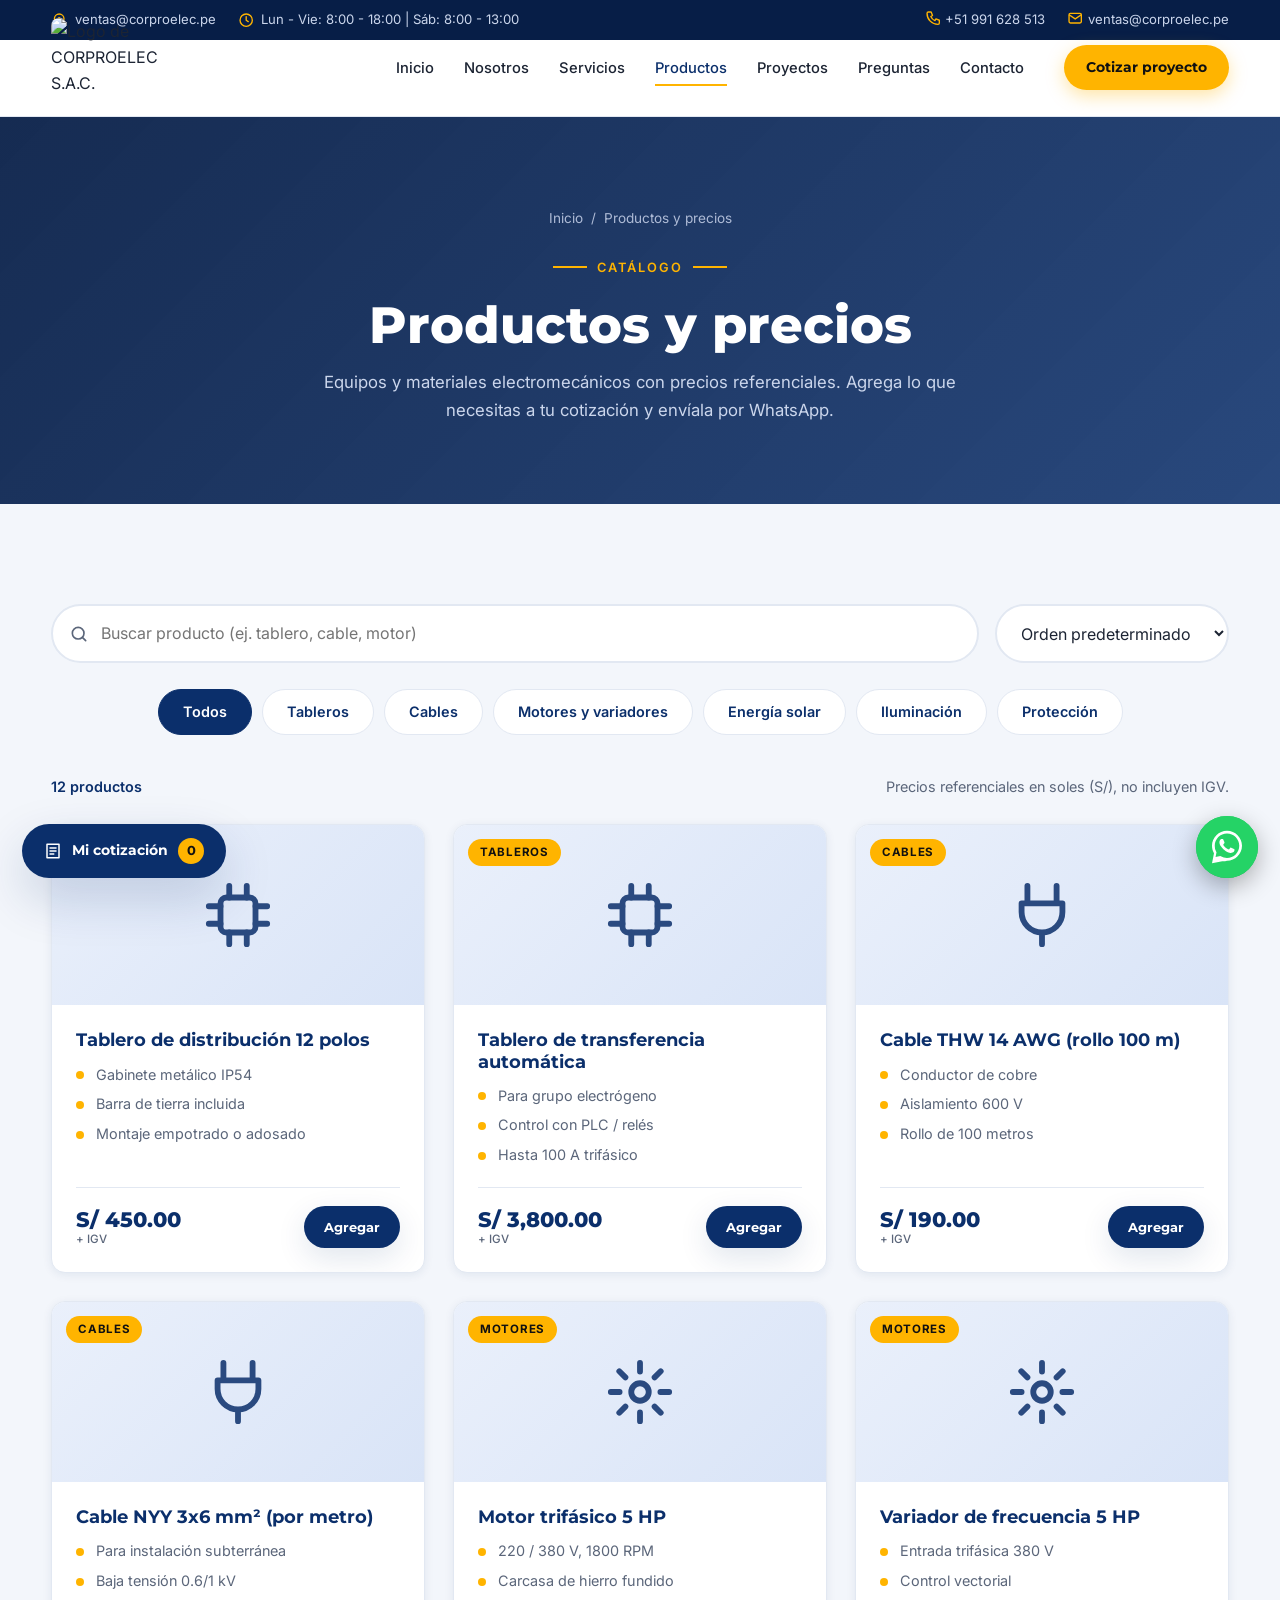
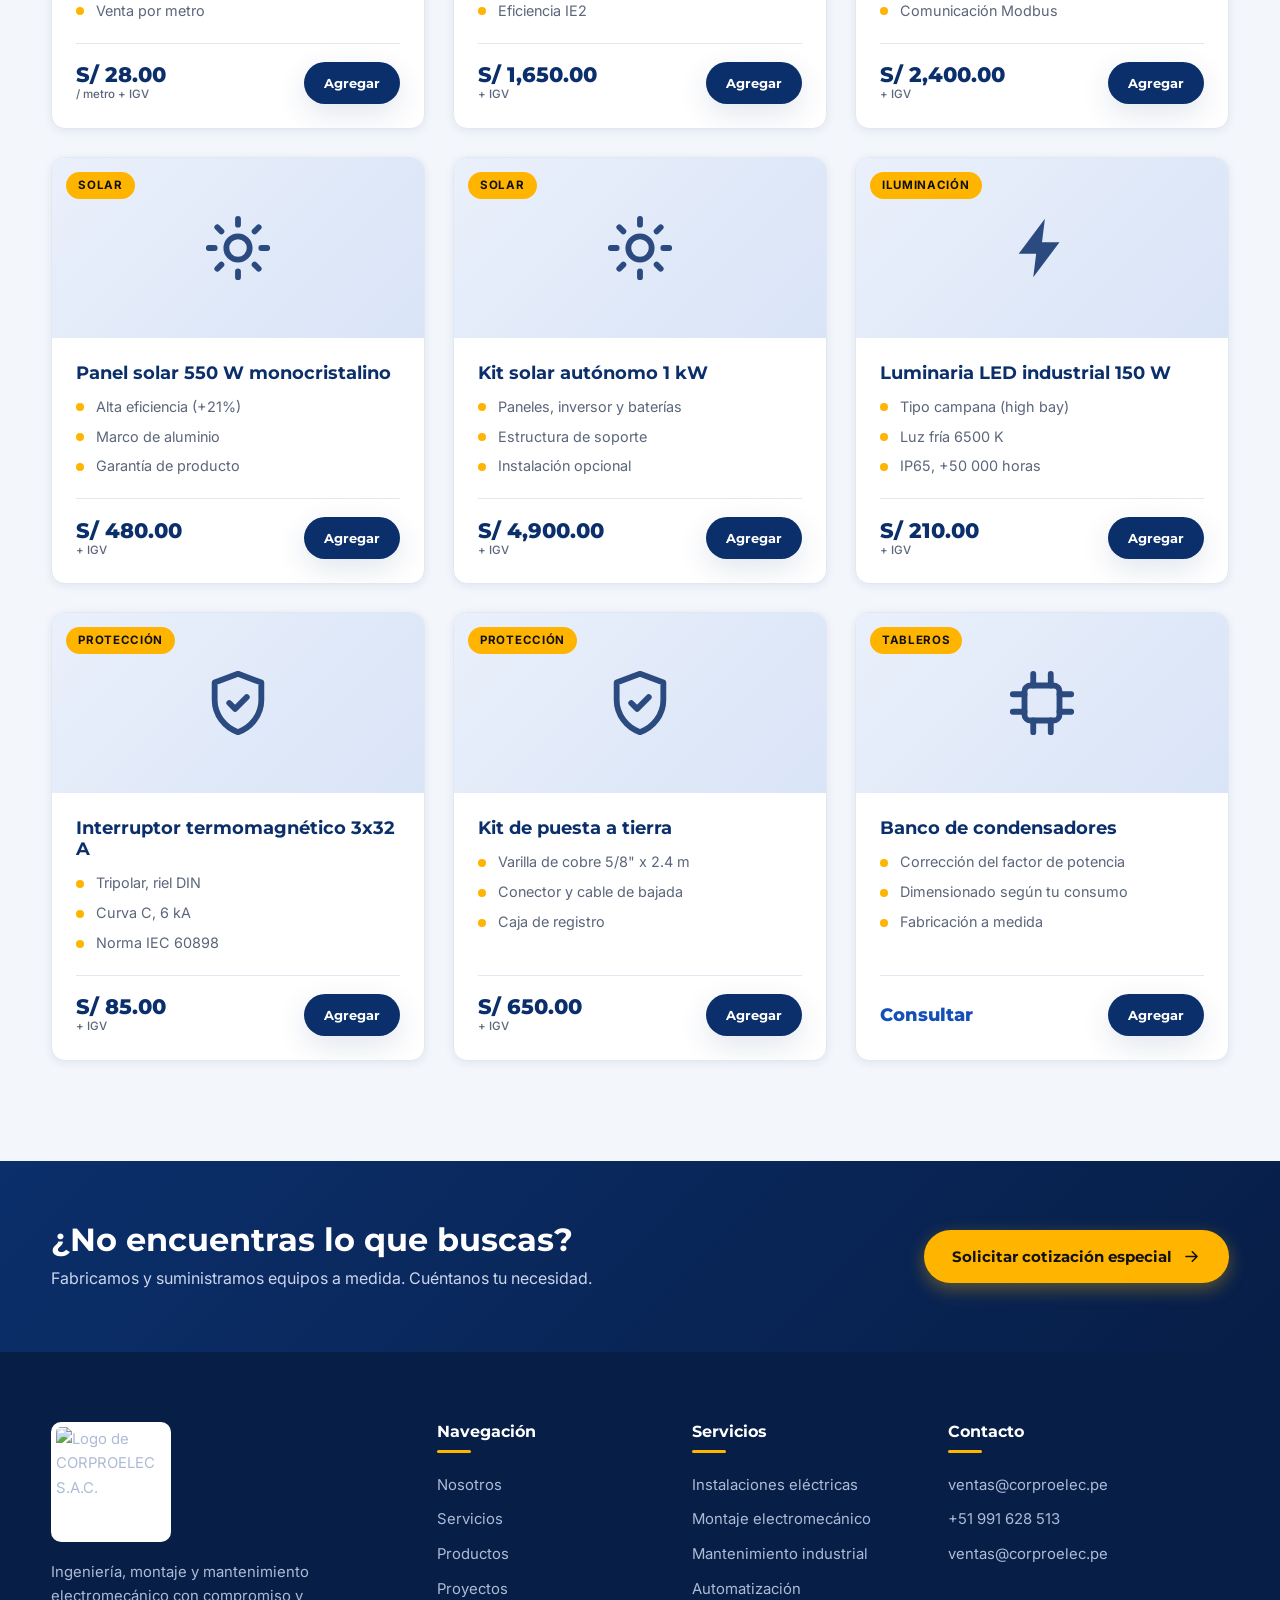
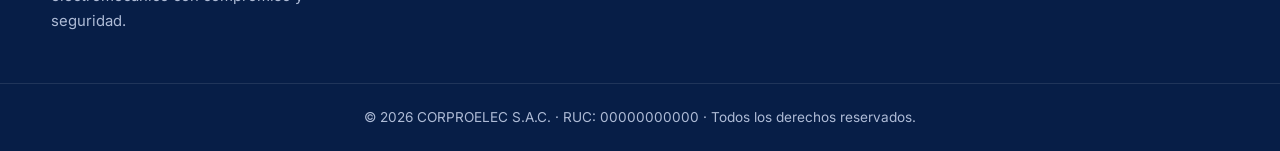
==== commit a6b3732f: "Add files via upload" ====
--- a/productos.html
+++ b/productos.html
@@ -2,6 +2,8 @@
 <html lang="es-PE">
 <head>
   <meta charset="UTF-8">
+  <link rel="icon" type="image/png" href="img/icono.png?v=4">
+  <link rel="apple-touch-icon" href="img/icono.png?v=4">
   <meta name="viewport" content="width=device-width, initial-scale=1.0">
   <title>Productos y Precios | CORPROELEC S.A.C</title>
   <meta name="description" content="Catálogo de productos electromecánicos con precios referenciales: tableros, cables, motores, energía solar, iluminación y protección.">
@@ -53,8 +55,7 @@
   <header class="header" id="header">
     <div class="container header__inner">
       <a href="index.html" class="brand" aria-label="Ir al inicio">
-        <span class="brand__mark"><svg class="icon"><use href="#i-bolt"/></svg></span>
-        <span class="brand__name">CORPROELEC S.A.C.<small>Electromecánicos S.A.C.</small></span>
+        <img class="brand__logo" src="img/logo.png" alt="Logo de CORPROELEC S.A.C." width="48" height="48">
       </a>
 
       <button class="nav-toggle" id="navToggle" aria-label="Abrir menú" aria-expanded="false" aria-controls="nav">
@@ -259,8 +260,7 @@
     <div class="container footer__grid">
       <div class="footer__col">
         <a href="index.html" class="brand brand--light">
-          <span class="brand__mark"><svg class="icon"><use href="#i-bolt"/></svg></span>
-          <span class="brand__name">CORPROELEC S.A.C<small>Electromecánicos S.A.C.</small></span>
+          <img class="brand__logo" src="img/logo.png" alt="Logo de CORPROELEC S.A.C." width="48" height="48">
         </a>
         <p>Ingeniería, montaje y mantenimiento electromecánico con compromiso y seguridad.</p>
       </div>
--- a/style.css
+++ b/style.css
@@ -439,4 +439,40 @@
 @media (prefers-reduced-motion: reduce) {
   *, *::before, *::after { animation-duration: .01ms !important; animation-iteration-count: 1 !important; transition-duration: .01ms !important; scroll-behavior: auto !important; }
   .js .reveal { opacity: 1; transform: none; }
+}
+  /* Al abrir el menú, el encabezado se fija arriba de la pantalla */
+  body.menu-open .header {
+    position: fixed;
+    top: 0;
+    left: 0;
+    right: 0;
+  }
+  .brand,
+  .nav-toggle {
+    position: relative;
+    z-index: 95;
+  }
+  .nav {
+    top: 0;
+    bottom: 0;
+    z-index: 90;
+    padding-top: calc(var(--header-h) + 24px);
+    padding-bottom: 120px;   /* para llegar al botón aunque la barra de Safari tape */
+  }
+  /* ---------- Logo ---------- */
+.brand__logo {
+  height: 120px;
+  width: auto;
+  max-width: 280px;
+  object-fit: contain;
+  border-radius: 8px;
+}
+/* En el pie de página (fondo azul oscuro) el logo se ve sobre un fondo blanco */
+.brand--light .brand__logo {
+  background: #fff;
+  padding: 5px;
+  border-radius: 10px;
+}
+@media (max-width: 400px) {
+  .brand__logo { height: 40px; }
 }
--- a/paginas.css
+++ b/paginas.css
@@ -174,4 +174,4 @@
   .quote-fab > span:not(.quote-fab__count) { display: none; }
   .shortcut { padding: 26px 20px; gap: 16px; }
   .modal__meta div { grid-template-columns: 1fr; gap: 2px; }
-}+}
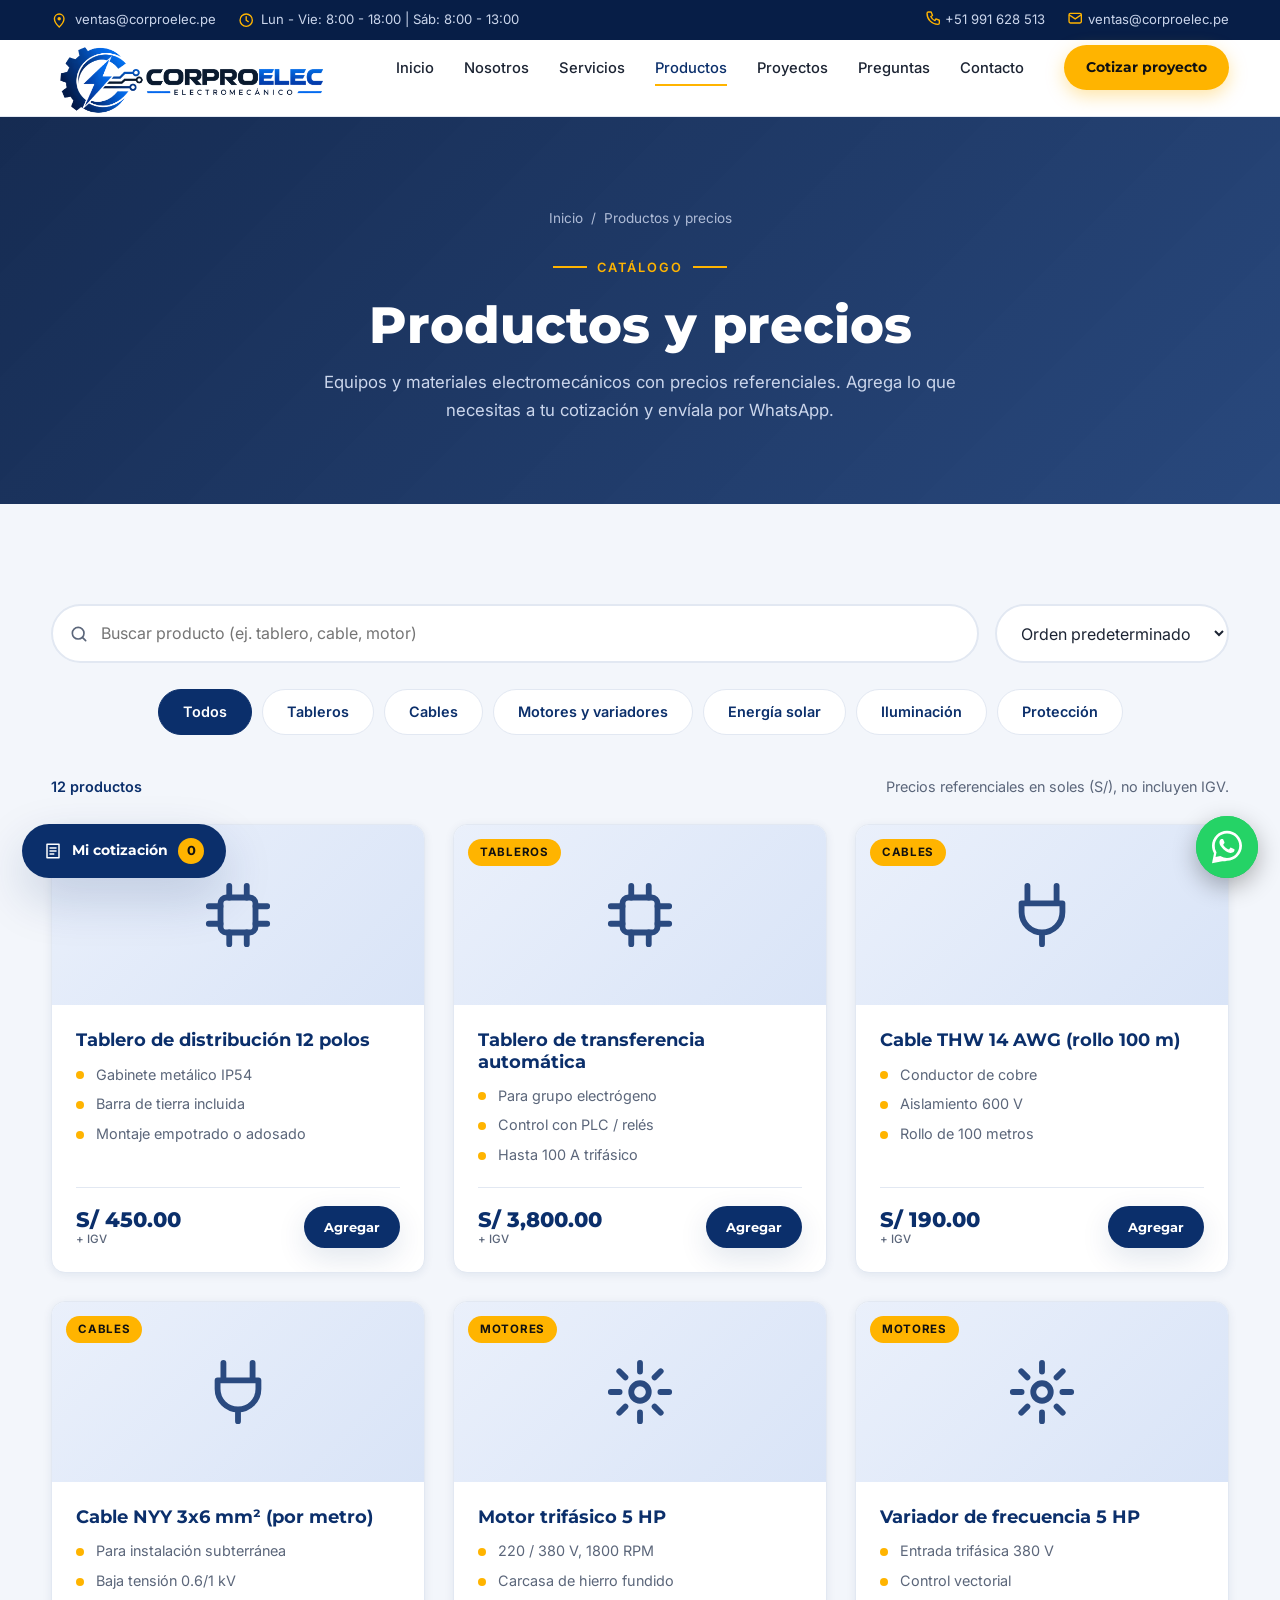
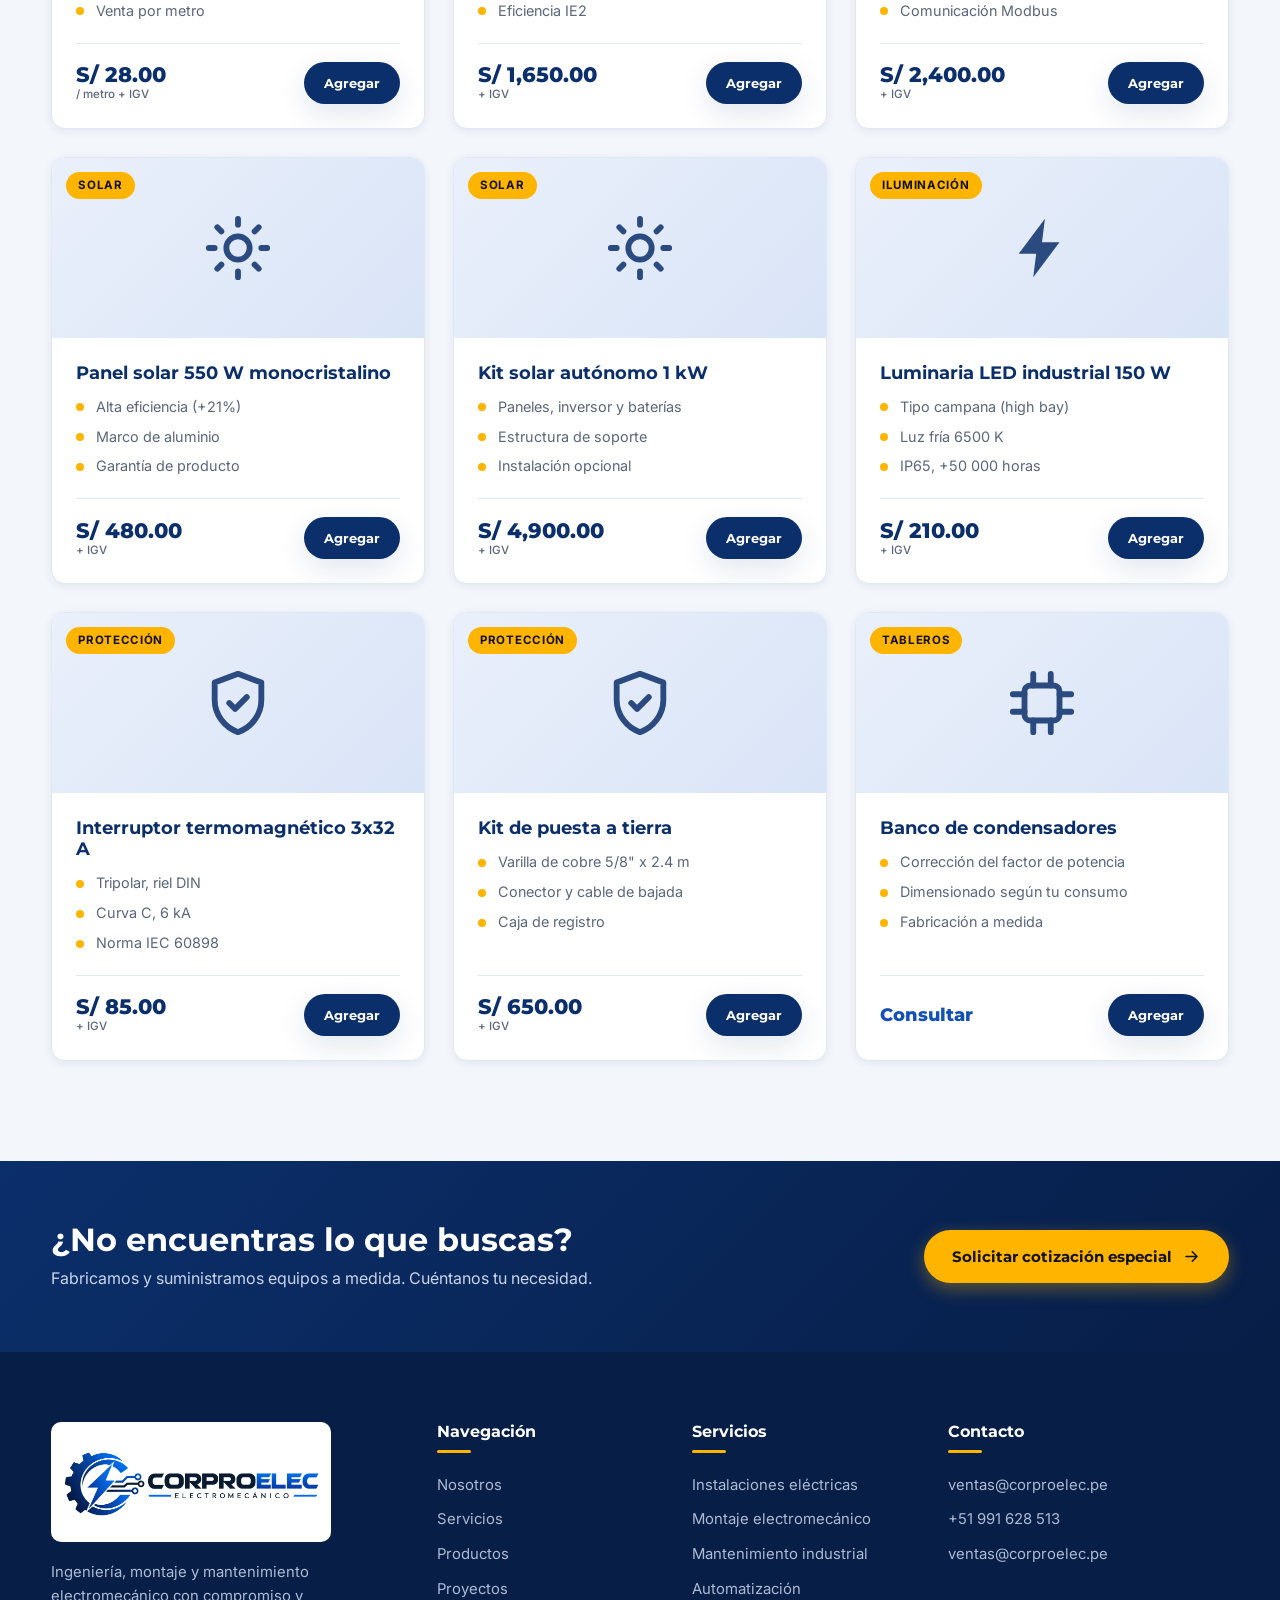
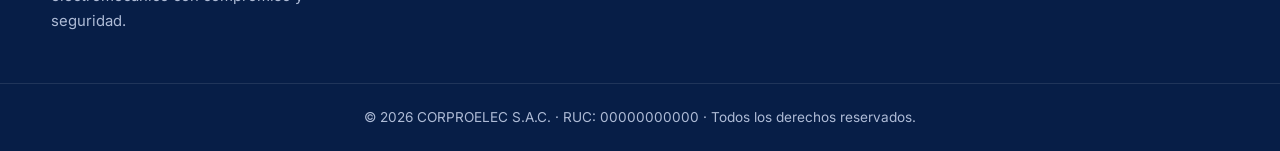
==== commit fb8dab14: "Add files via upload" ====
--- a/productos.html
+++ b/productos.html
@@ -2,8 +2,8 @@
 <html lang="es-PE">
 <head>
   <meta charset="UTF-8">
-  <link rel="icon" type="image/png" href="img/icono.png?v=4">
-  <link rel="apple-touch-icon" href="img/icono.png?v=4">
+  <link rel="icon" type="image/png" href="img/icono1.png?v=4">
+  <link rel="apple-touch-icon" href="img/icono1.png?v=4">
   <meta name="viewport" content="width=device-width, initial-scale=1.0">
   <title>Productos y Precios | CORPROELEC S.A.C</title>
   <meta name="description" content="Catálogo de productos electromecánicos con precios referenciales: tableros, cables, motores, energía solar, iluminación y protección.">
